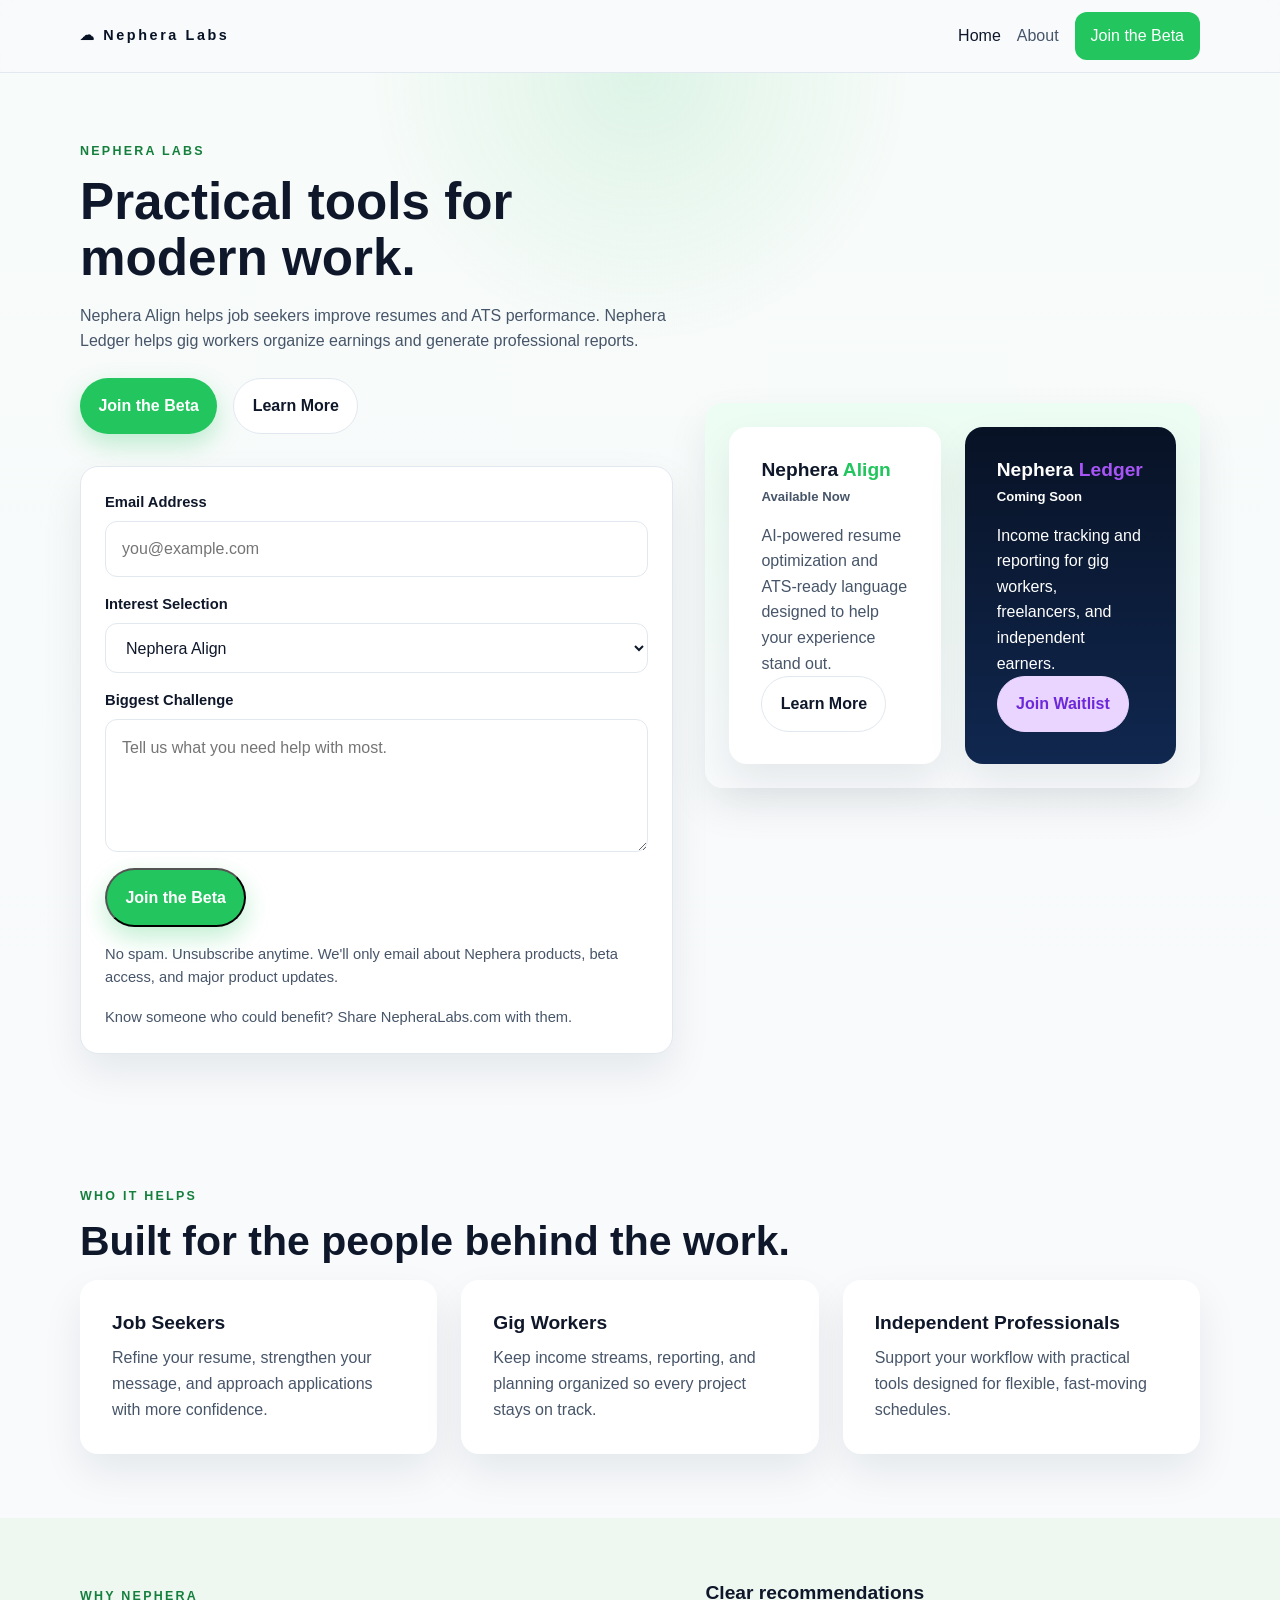
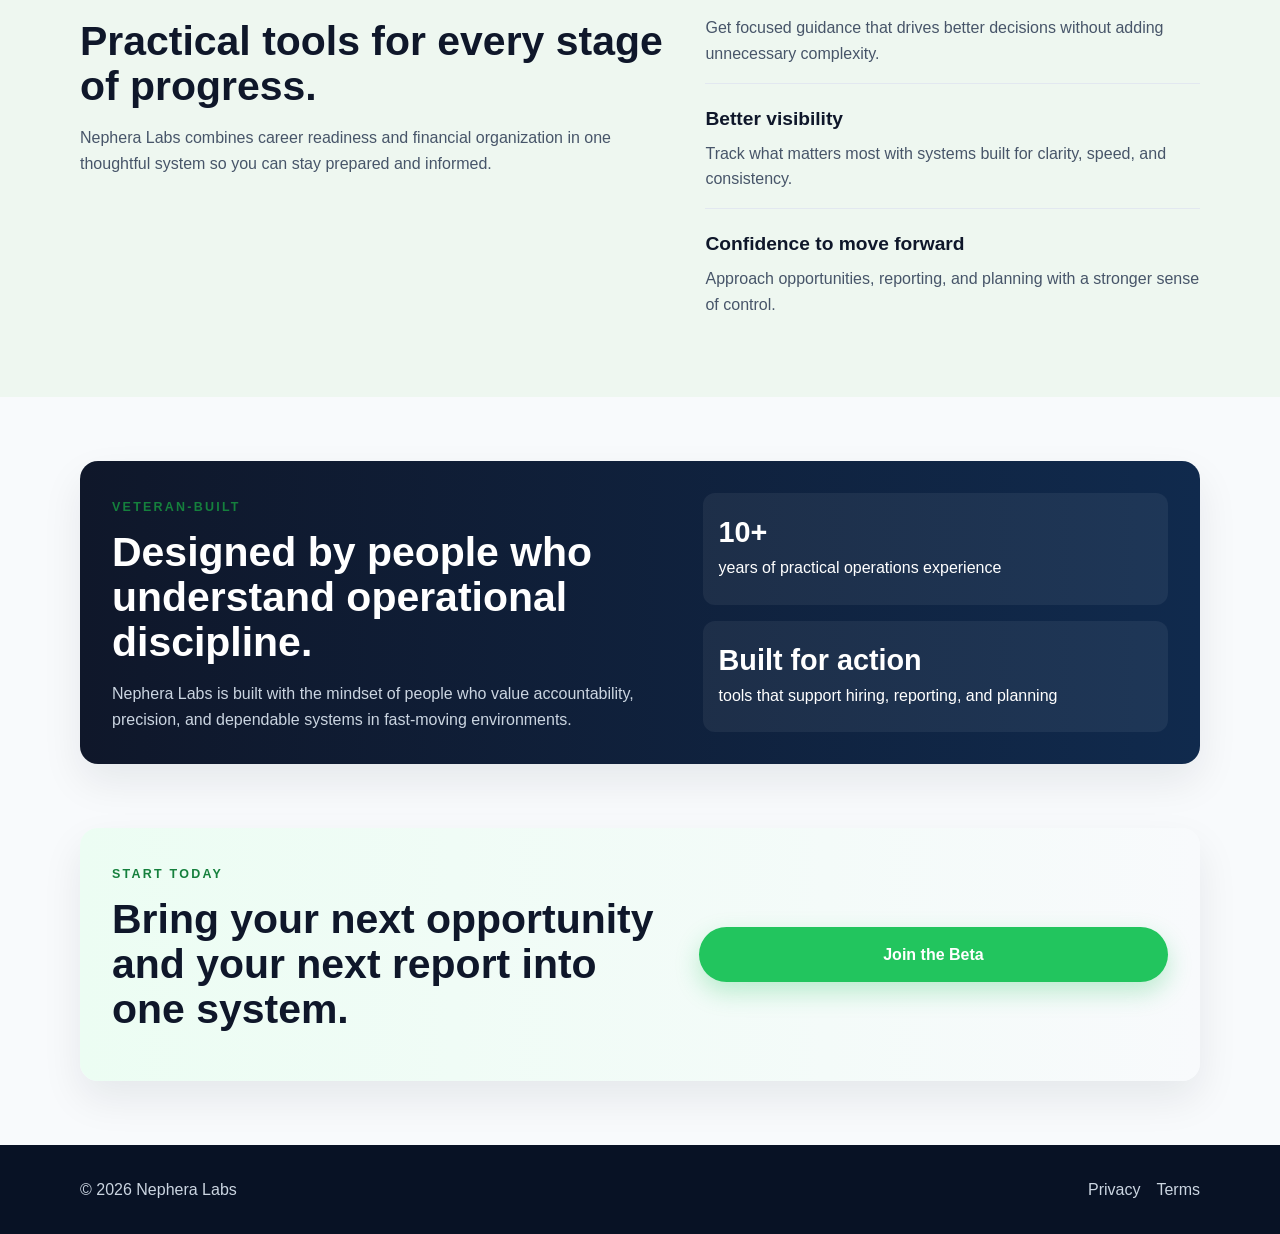
==== index.html @ cf1baf63 "2nd pass update of beta waitlist homepage" ====
<!DOCTYPE html>
<html lang="en">
<head>
  <meta charset="UTF-8">
  <meta name="viewport" content="width=device-width, initial-scale=1.0">
  <title>Nephera Labs</title>
  <meta name="description" content="Nephera Labs helps professionals align their next opportunity and organize their earnings with confidence.">
  <link rel="stylesheet" href="css/style.css">
</head>
<body>
  <header class="site-header">
    <div class="container nav-wrap">
      <a class="logo" href="index.html">
        <span class="logo-mark">☁</span>
        <span class="logo-wordmark">Nephera Labs</span>
      </a>
      <button class="mobile-menu-btn" type="button" aria-label="Toggle navigation">
        <span></span>
        <span></span>
        <span></span>
      </button>
      <nav class="nav-links">
        <a href="index.html" class="active">Home</a>
        <a href="about.html">About</a>
        <a class="nav-cta js-scroll-to-form" href="#waitlist">Join the Beta</a>
      </nav>
    </div>
  </header>

  <main>
    <section class="hero-section">
      <div class="container hero-grid">
        <div>
          <span class="eyebrow">Nephera Labs</span>
          <h1>Practical tools for modern work.</h1>
          <p class="hero-text">Nephera Align helps job seekers improve resumes and ATS performance. Nephera Ledger helps gig workers organize earnings and generate professional reports.</p>
          <div class="hero-actions">
            <a class="button button-primary js-scroll-to-form" href="#waitlist">Join the Beta</a>
            <a class="button button-secondary" href="#products">Learn More</a>
          </div>
          <form class="waitlist-form" id="waitlist">
            <div class="form-row">
              <label for="email">Email Address</label>
              <input type="email" id="email" name="email" placeholder="you@example.com" required>
            </div>
            <div class="form-row">
              <label for="interest">Interest Selection</label>
              <select id="interest" name="interest">
                <option>Nephera Align</option>
                <option>Nephera Ledger</option>
                <option>Both</option>
              </select>
            </div>
            <div class="form-row">
              <label for="challenge">Biggest Challenge</label>
              <textarea id="challenge" name="challenge" rows="4" placeholder="Tell us what you need help with most."></textarea>
            </div>
            <button class="button button-primary js-scroll-to-form" type="button">Join the Beta</button>
            <p class="waitlist-note">No spam. Unsubscribe anytime. We'll only email about Nephera products, beta access, and major product updates.</p>
            <p class="waitlist-note">Know someone who could benefit? Share NepheraLabs.com with them.</p>
          </form>
        </div>
        <div class="hero-visual" id="products">
          <div class="card-grid">
            <article class="product-card">
              <h3 class="product-title align-title"><span class="product-brand">Nephera</span> <span class="product-highlight align-highlight">Align</span></h3>
              <p class="product-status align-status">Available Now</p>
              <p>AI-powered resume optimization and ATS-ready language designed to help your experience stand out.</p>
              <a class="button button-secondary js-scroll-to-form" href="#waitlist">Learn More</a>
            </article>
            <article class="product-card featured-card ledger-card">
              <h3 class="product-title ledger-title"><span class="product-brand product-brand-light">Nephera</span> <span class="product-highlight ledger-highlight">Ledger</span></h3>
              <p class="product-status ledger-status">Coming Soon</p>
              <p>Income tracking and reporting for gig workers, freelancers, and independent earners.</p>
              <a class="button ledger-button js-scroll-to-form" href="#waitlist">Join Waitlist</a>
            </article>
          </div>
        </div>
      </div>
    </section>

    <section class="section">
      <div class="container">
        <div class="section-heading">
          <span class="eyebrow">Who it helps</span>
          <h2>Built for the people behind the work.</h2>
        </div>
        <div class="card-grid three-col">
          <article class="feature-card">
            <h3>Job Seekers</h3>
            <p>Refine your resume, strengthen your message, and approach applications with more confidence.</p>
          </article>
          <article class="feature-card">
            <h3>Gig Workers</h3>
            <p>Keep income streams, reporting, and planning organized so every project stays on track.</p>
          </article>
          <article class="feature-card">
            <h3>Independent Professionals</h3>
            <p>Support your workflow with practical tools designed for flexible, fast-moving schedules.</p>
          </article>
        </div>
      </div>
    </section>

    <section class="section section-alt">
      <div class="container why-grid">
        <div>
          <span class="eyebrow">Why Nephera</span>
          <h2>Practical tools for every stage of progress.</h2>
          <p>Nephera Labs combines career readiness and financial organization in one thoughtful system so you can stay prepared and informed.</p>
        </div>
        <div class="feature-list">
          <div>
            <h3>Clear recommendations</h3>
            <p>Get focused guidance that drives better decisions without adding unnecessary complexity.</p>
          </div>
          <div>
            <h3>Better visibility</h3>
            <p>Track what matters most with systems built for clarity, speed, and consistency.</p>
          </div>
          <div>
            <h3>Confidence to move forward</h3>
            <p>Approach opportunities, reporting, and planning with a stronger sense of control.</p>
          </div>
        </div>
      </div>
    </section>

    <section class="section">
      <div class="container trust-panel">
        <div>
          <span class="eyebrow">Veteran-built</span>
          <h2>Designed by people who understand operational discipline.</h2>
          <p>Nephera Labs is built with the mindset of people who value accountability, precision, and dependable systems in fast-moving environments.</p>
        </div>
        <div class="trust-points">
          <div>
            <strong>10+</strong>
            <span>years of practical operations experience</span>
          </div>
          <div>
            <strong>Built for action</strong>
            <span>tools that support hiring, reporting, and planning</span>
          </div>
        </div>
      </div>
    </section>

    <section class="section cta-section" id="cta">
      <div class="container cta-card">
        <div>
          <span class="eyebrow">Start today</span>
          <h2>Bring your next opportunity and your next report into one system.</h2>
        </div>
        <a class="button button-primary js-scroll-to-form" href="#waitlist">Join the Beta</a>
      </div>
    </section>
  </main>

  <footer class="site-footer">
    <div class="container footer-wrap">
      <p>© <span data-year></span> Nephera Labs</p>
      <div>
        <a href="privacy.html">Privacy</a>
        <a href="terms.html">Terms</a>
      </div>
    </div>
  </footer>

  <script src="js/main.js"></script>
</body>
</html>
---- css/style.css ----
:root {
  --bg: #F8FAFC;
  --surface: #FFFFFF;
  --surface-muted: #F1F5F9;
  --surface-dark: #081225;
  --primary: #22C55E;
  --primary-dark: #15803D;
  --text: #0F172A;
  --muted: #475569;
  --border: #E2E8F0;
  --shadow: 0 18px 40px rgba(15, 23, 42, 0.08);
  --radius: 18px;
  --radius-sm: 12px;
  --container: 1120px;
  --space-1: 0.5rem;
  --space-2: 0.75rem;
  --space-3: 1rem;
  --space-4: 1.5rem;
  --space-5: 2rem;
  --space-6: 3rem;
  --space-7: 4rem;
  --font-base: "Inter", "Segoe UI", Arial, sans-serif;
  --max-width: 1120px;
  --ledger-purple: #A855F7;
  --ledger-purple-light: #E9D5FF;
  --ledger-purple-dark: #6D28D9;
}

* {
  box-sizing: border-box;
  margin: 0;
  padding: 0;
}

html {
  scroll-behavior: smooth;
}

body {
  font-family: var(--font-base);
  background: var(--bg);
  color: var(--text);
  line-height: 1.6;
  display: flex;
  flex-direction: column;
  min-height: 100vh;
}

main {
  flex: 1;
}

a {
  color: inherit;
  text-decoration: none;
}

img {
  max-width: 100%;
  display: block;
}

button {
  font: inherit;
}

.container {
  width: min(100% - 2rem, var(--max-width));
  margin: 0 auto;
}

.section {
  padding: var(--space-7) 0;
}

.section-alt {
  background: #EEF7F0;
}

.site-header {
  position: sticky;
  top: 0;
  z-index: 1000;
  background: rgba(248, 250, 252, 0.88);
  backdrop-filter: blur(12px);
  border-bottom: 1px solid var(--border);
}

.nav-wrap {
  display: flex;
  align-items: center;
  justify-content: space-between;
  min-height: 72px;
  gap: var(--space-3);
}

.logo {
  font-size: 0.9rem;
  font-weight: 800;
  letter-spacing: 0.18em;
  color: var(--surface-dark);
}

.nav-links {
  display: none;
  align-items: center;
  gap: var(--space-3);
}

.nav-links a {
  color: var(--muted);
  font-weight: 500;
}

.nav-links a.active,
.nav-links a:hover {
  color: var(--text);
}

.nav-cta {
  display: inline-flex;
  align-items: center;
  justify-content: center;
  background: var(--primary);
  color: #fff !important;
  padding: 0.7rem 1rem;
  border-radius: var(--radius-sm);
  font-weight: 700;
}

.mobile-menu-btn {
  display: inline-flex;
  flex-direction: column;
  gap: 0.3rem;
  background: transparent;
  border: 0;
  cursor: pointer;
}

.mobile-menu-btn span {
  display: block;
  width: 22px;
  height: 2px;
  background: var(--text);
  border-radius: 999px;
}

.hero-section {
  padding: var(--space-7) 0;
  background:
    radial-gradient(circle at top, rgba(34, 197, 94, 0.12), transparent 22%),
    linear-gradient(180deg, #f7fbf9 0%, var(--bg) 100%);
}

.hero-grid,
.page-hero-grid,
.about-layout,
.why-grid,
.trust-panel {
  display: grid;
  gap: var(--space-5);
}

.hero-grid {
  align-items: center;
}

.eyebrow {
  display: inline-block;
  font-size: 0.78rem;
  letter-spacing: 0.18em;
  text-transform: uppercase;
  font-weight: 700;
  color: var(--primary-dark);
  margin-bottom: var(--space-2);
}

h1,
h2,
h3 {
  line-height: 1.1;
}

h1 {
  font-size: clamp(2.5rem, 4vw, 4rem);
  margin-bottom: var(--space-3);
}

h2 {
  font-size: clamp(2rem, 3.2vw, 3rem);
  margin-bottom: var(--space-3);
}

h3 {
  font-size: 1.2rem;
  margin-bottom: var(--space-2);
}

.hero-text,
.section-heading p,
.section p,
.policy-wrap p,
.page-hero p,
.about-card p,
.feature-card p,
.product-card p,
.trust-panel p,
.cta-card p {
  color: var(--muted);
}

.hero-actions {
  display: flex;
  flex-wrap: wrap;
  gap: var(--space-3);
  margin: var(--space-4) 0;
}

.button {
  display: inline-flex;
  align-items: center;
  justify-content: center;
  border-radius: 999px;
  padding: 0.9rem 1.15rem;
  font-weight: 700;
  transition: transform 0.2s ease, box-shadow 0.2s ease;
}

.button:hover {
  transform: translateY(-1px);
}

.button-primary {
  background: var(--primary);
  color: #fff;
  box-shadow: 0 10px 24px rgba(34, 197, 94, 0.28);
}

.button-secondary {
  background: var(--surface);
  color: var(--text);
  border: 1px solid var(--border);
}

.product-title {
  margin-bottom: 0.35rem;
}

.product-brand {
  color: var(--text);
}

.product-brand-light {
  color: #fff;
}

.product-highlight {
  font-weight: inherit;
}

.align-highlight {
  color: var(--primary);
}

.ledger-highlight {
  color: var(--ledger-purple);
}

.product-status {
  display: block;
  font-size: 0.82rem;
  font-weight: 700;
  margin-bottom: var(--space-3);
}

.align-status {
  color: var(--primary);
}

.ledger-status {
  color: var(--ledger-purple-light);
}

.ledger-button {
  background: var(--ledger-purple-light);
  color: var(--ledger-purple-dark);
  border: 1px solid var(--ledger-purple-light);
}

.waitlist-form {
  margin-top: var(--space-5);
  padding: var(--space-4);
  background: var(--surface);
  border: 1px solid var(--border);
  border-radius: var(--radius);
  box-shadow: var(--shadow);
}

.form-row {
  display: grid;
  gap: 0.4rem;
  margin-bottom: var(--space-3);
}

.form-row label {
  font-size: 0.92rem;
  font-weight: 600;
}

.form-row input,
.form-row select,
.form-row textarea {
  width: 100%;
  padding: 0.9rem 1rem;
  border: 1px solid var(--border);
  border-radius: var(--radius-sm);
  font: inherit;
  color: var(--text);
  background: var(--surface);
}

.form-row textarea {
  resize: vertical;
}

.waitlist-note {
  margin-top: var(--space-3);
  font-size: 0.92rem;
  color: var(--muted);
}

.hero-metrics {
  display: grid;
  gap: var(--space-3);
  list-style: none;
  margin-top: var(--space-4);
}

.hero-metrics li {
  display: flex;
  align-items: baseline;
  gap: 0.5rem;
}

.hero-metrics strong {
  font-size: 1.2rem;
}

.hero-metrics span {
  color: var(--muted);
}

.hero-visual {
  background: linear-gradient(180deg, #ecfdf3 0%, #f8fafc 100%);
  border-radius: var(--radius);
  padding: var(--space-4);
  box-shadow: var(--shadow);
}

.card-grid {
  display: grid;
  gap: var(--space-4);
}

.product-card,
.feature-card,
.about-card,
.page-panel,
.cta-card,
.trust-panel {
  background: var(--surface);
  border-radius: var(--radius);
  box-shadow: var(--shadow);
}

.product-card,
.feature-card,
.about-card,
.page-panel {
  padding: var(--space-5);
}

.featured-card {
  background: linear-gradient(180deg, var(--surface-dark), #10274f);
  color: #fff;
}

.featured-card p,
.featured-card .button-secondary {
  color: #fff;
}

.tag {
  display: inline-block;
  background: rgba(34, 197, 94, 0.12);
  color: var(--primary-dark);
  border-radius: 999px;
  padding: 0.35rem 0.7rem;
  font-size: 0.82rem;
  font-weight: 700;
  margin-bottom: var(--space-3);
}

.pill-badge {
  display: inline-flex;
  align-items: center;
  justify-content: center;
  width: fit-content;
  white-space: nowrap;
  background: rgba(34, 197, 94, 0.12);
  color: var(--primary-dark);
  border-radius: 999px;
  padding: 0.22rem 0.6rem;
  font-size: 0.72rem;
  font-weight: 700;
  line-height: 1.2;
  margin-bottom: var(--space-3);
}

.pill-badge-dark {
  background: rgba(255, 255, 255, 0.12);
  color: #fff;
}

.feature-list {
  display: grid;
  gap: var(--space-4);
}

.feature-list div {
  padding-bottom: var(--space-3);
  border-bottom: 1px solid var(--border);
}

.feature-list div:last-child {
  border-bottom: 0;
}

.trust-panel {
  padding: var(--space-5);
  background: linear-gradient(90deg, #0f172a, #102a4d);
  color: #fff;
}

.trust-panel p {
  color: #cbd5e1;
}

.trust-points {
  display: grid;
  gap: var(--space-3);
}

.trust-points div {
  padding: var(--space-3);
  background: rgba(255, 255, 255, 0.06);
  border-radius: var(--radius-sm);
}

.trust-points strong {
  display: block;
  font-size: 1.8rem;
}

.cta-section {
  padding-top: 0;
}

.cta-card {
  padding: var(--space-5);
  background: linear-gradient(90deg, #ecfdf3, #f8fafc);
  display: grid;
  gap: var(--space-4);
  align-items: center;
}

.small-cta {
  background: var(--surface);
}

.site-footer {
  background: var(--surface-dark);
  color: #cbd5e1;
  padding: var(--space-5) 0;
}

.footer-wrap {
  display: flex;
  flex-direction: column;
  gap: var(--space-3);
}

.footer-wrap div {
  display: flex;
  gap: var(--space-3);
}

.site-footer a {
  color: #cbd5e1;
}

.policy-wrap {
  max-width: 860px;
}

.policy-wrap h1,
.policy-wrap h2 {
  margin-top: var(--space-4);
}

@media (min-width: 768px) {
  .nav-links {
    display: flex;
  }

  .mobile-menu-btn {
    display: none;
  }

  .hero-grid,
  .page-hero-grid,
  .about-layout,
  .why-grid,
  .trust-panel,
  .cta-card {
    grid-template-columns: 1.2fr 1fr;
  }

  .card-grid {
    grid-template-columns: repeat(2, 1fr);
  }

  .three-col {
    grid-template-columns: repeat(3, 1fr);
  }

  .footer-wrap {
    flex-direction: row;
    justify-content: space-between;
    align-items: center;
  }
}

@media (max-width: 767px) {
  .nav-links {
    position: absolute;
    top: 72px;
    left: 1rem;
    right: 1rem;
    display: none;
    flex-direction: column;
    align-items: flex-start;
    background: var(--surface);
    border: 1px solid var(--border);
    border-radius: var(--radius-sm);
    padding: var(--space-3);
    box-shadow: var(--shadow);
  }

  .nav-links.open {
    display: flex;
  }

  .nav-links a {
    width: 100%;
  }
}
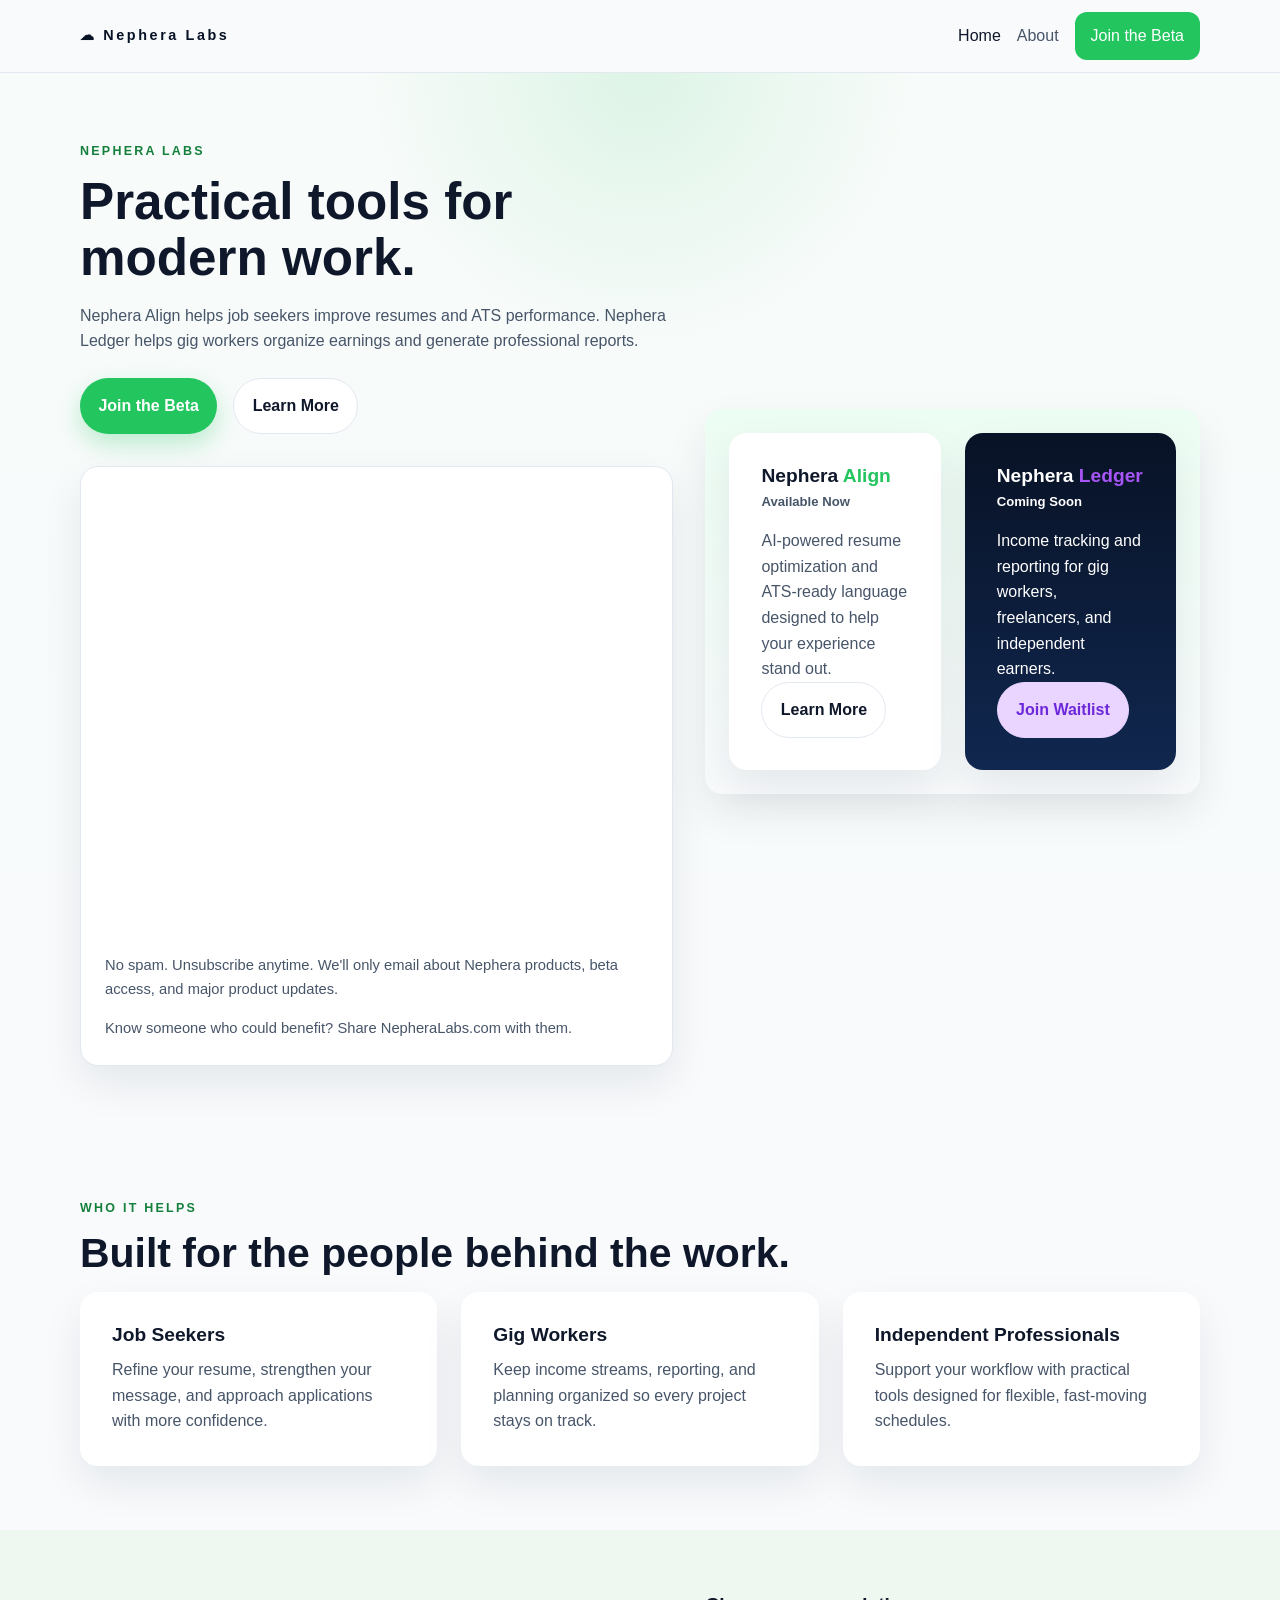
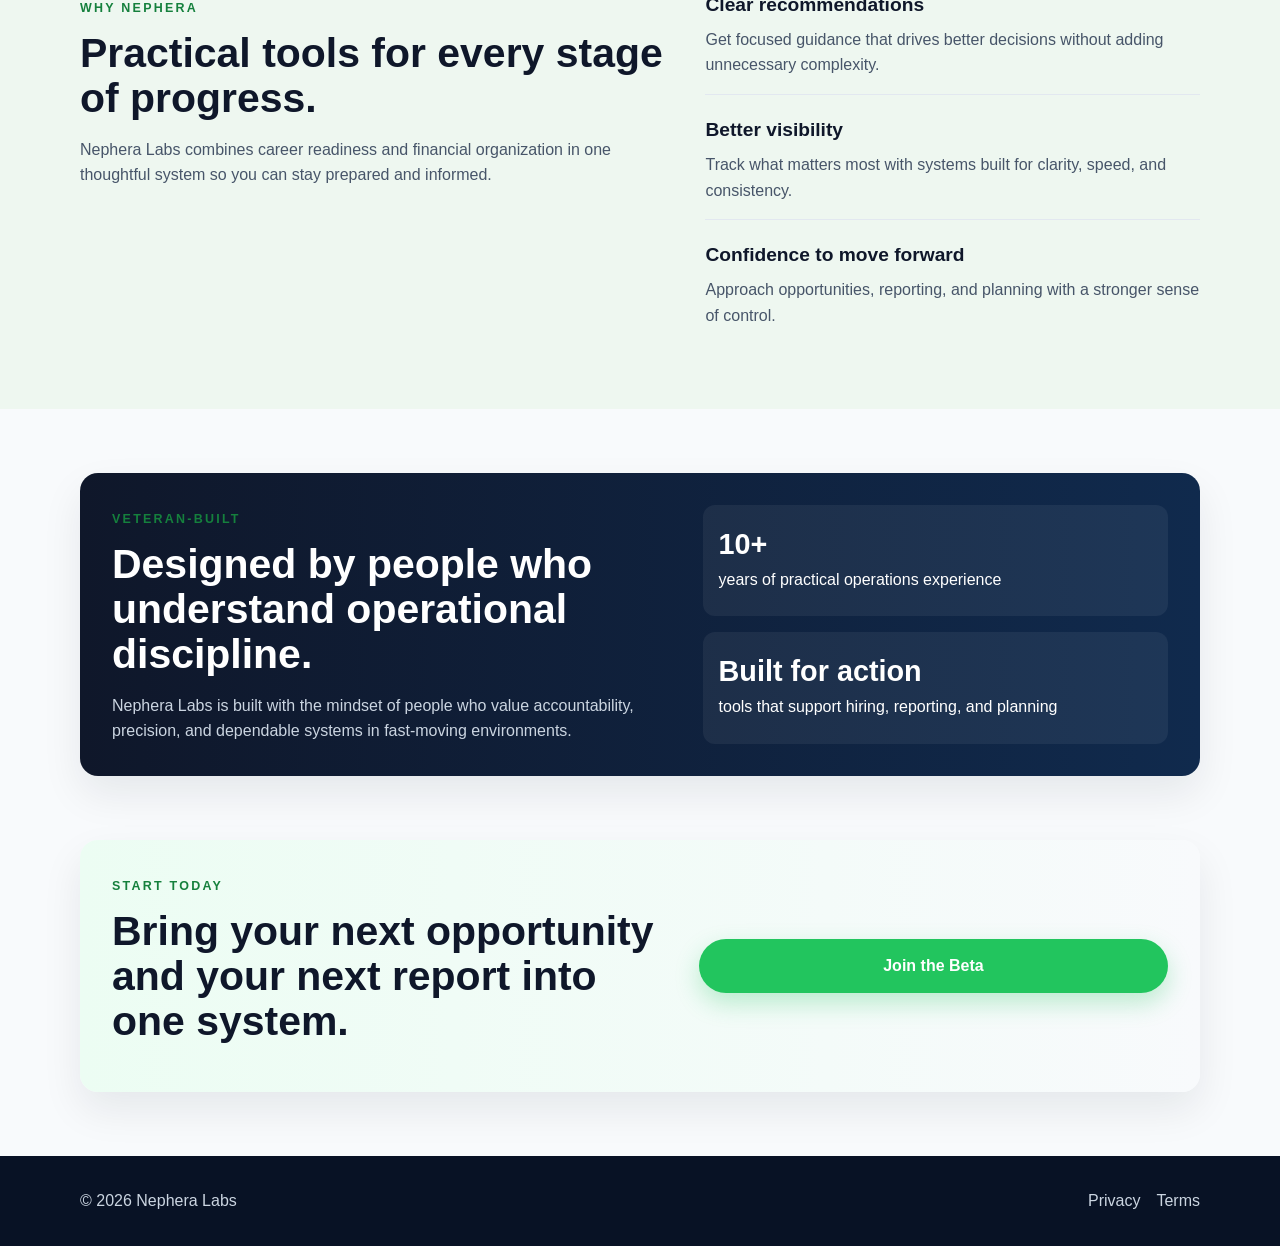
==== commit 89d45664: "integrated tally form" ====
--- a/index.html
+++ b/index.html
@@ -38,27 +38,45 @@
             <a class="button button-primary js-scroll-to-form" href="#waitlist">Join the Beta</a>
             <a class="button button-secondary" href="#products">Learn More</a>
           </div>
-          <form class="waitlist-form" id="waitlist">
-            <div class="form-row">
-              <label for="email">Email Address</label>
-              <input type="email" id="email" name="email" placeholder="you@example.com" required>
+          <div class="waitlist-form" id="waitlist">
+            <div class="tally-embed-wrap">
+              <iframe
+                class="tally-embed"
+                data-tally-src="https://tally.so/embed/WOQDBv?alignLeft=1&hideTitle=1&transparentBackground=1&dynamicHeight=1"
+                loading="lazy"
+                width="100%"
+                height="447"
+                frameborder="0"
+                marginheight="0"
+                marginwidth="0"
+                title=" ">
+              </iframe>
             </div>
-            <div class="form-row">
-              <label for="interest">Interest Selection</label>
-              <select id="interest" name="interest">
-                <option>Nephera Align</option>
-                <option>Nephera Ledger</option>
-                <option>Both</option>
-              </select>
-            </div>
-            <div class="form-row">
-              <label for="challenge">Biggest Challenge</label>
-              <textarea id="challenge" name="challenge" rows="4" placeholder="Tell us what you need help with most."></textarea>
-            </div>
-            <button class="button button-primary js-scroll-to-form" type="button">Join the Beta</button>
+            <script>
+              var d=document,w="https://tally.so/widgets/embed.js",
+              v=function(){
+              if("undefined"!=typeof Tally){
+              Tally.loadEmbeds()
+              }else{
+              d.querySelectorAll("iframe[data-tally-src]:not([src])")
+              .forEach(function(e){
+              e.src=e.dataset.tallySrc
+              })
+              }
+              };
+              if("undefined"!=typeof Tally){
+              v()
+              }else if(d.querySelector('script[src="'+w+'"]')==null){
+              var s=d.createElement("script");
+              s.src=w;
+              s.onload=v;
+              s.onerror=v;
+              d.body.appendChild(s);
+              }
+            </script>
             <p class="waitlist-note">No spam. Unsubscribe anytime. We'll only email about Nephera products, beta access, and major product updates.</p>
             <p class="waitlist-note">Know someone who could benefit? Share NepheraLabs.com with them.</p>
-          </form>
+          </div>
         </div>
         <div class="hero-visual" id="products">
           <div class="card-grid">
--- a/css/style.css
+++ b/css/style.css
@@ -296,31 +296,15 @@
   box-shadow: var(--shadow);
 }
 
-.form-row {
-  display: grid;
-  gap: 0.4rem;
-  margin-bottom: var(--space-3);
-}
-
-.form-row label {
-  font-size: 0.92rem;
-  font-weight: 600;
-}
-
-.form-row input,
-.form-row select,
-.form-row textarea {
+.tally-embed-wrap {
   width: 100%;
-  padding: 0.9rem 1rem;
-  border: 1px solid var(--border);
-  border-radius: var(--radius-sm);
-  font: inherit;
-  color: var(--text);
-  background: var(--surface);
-}
-
-.form-row textarea {
-  resize: vertical;
+}
+
+.tally-embed {
+  display: block;
+  width: 100%;
+  min-height: 447px;
+  border: 0;
 }
 
 .waitlist-note {
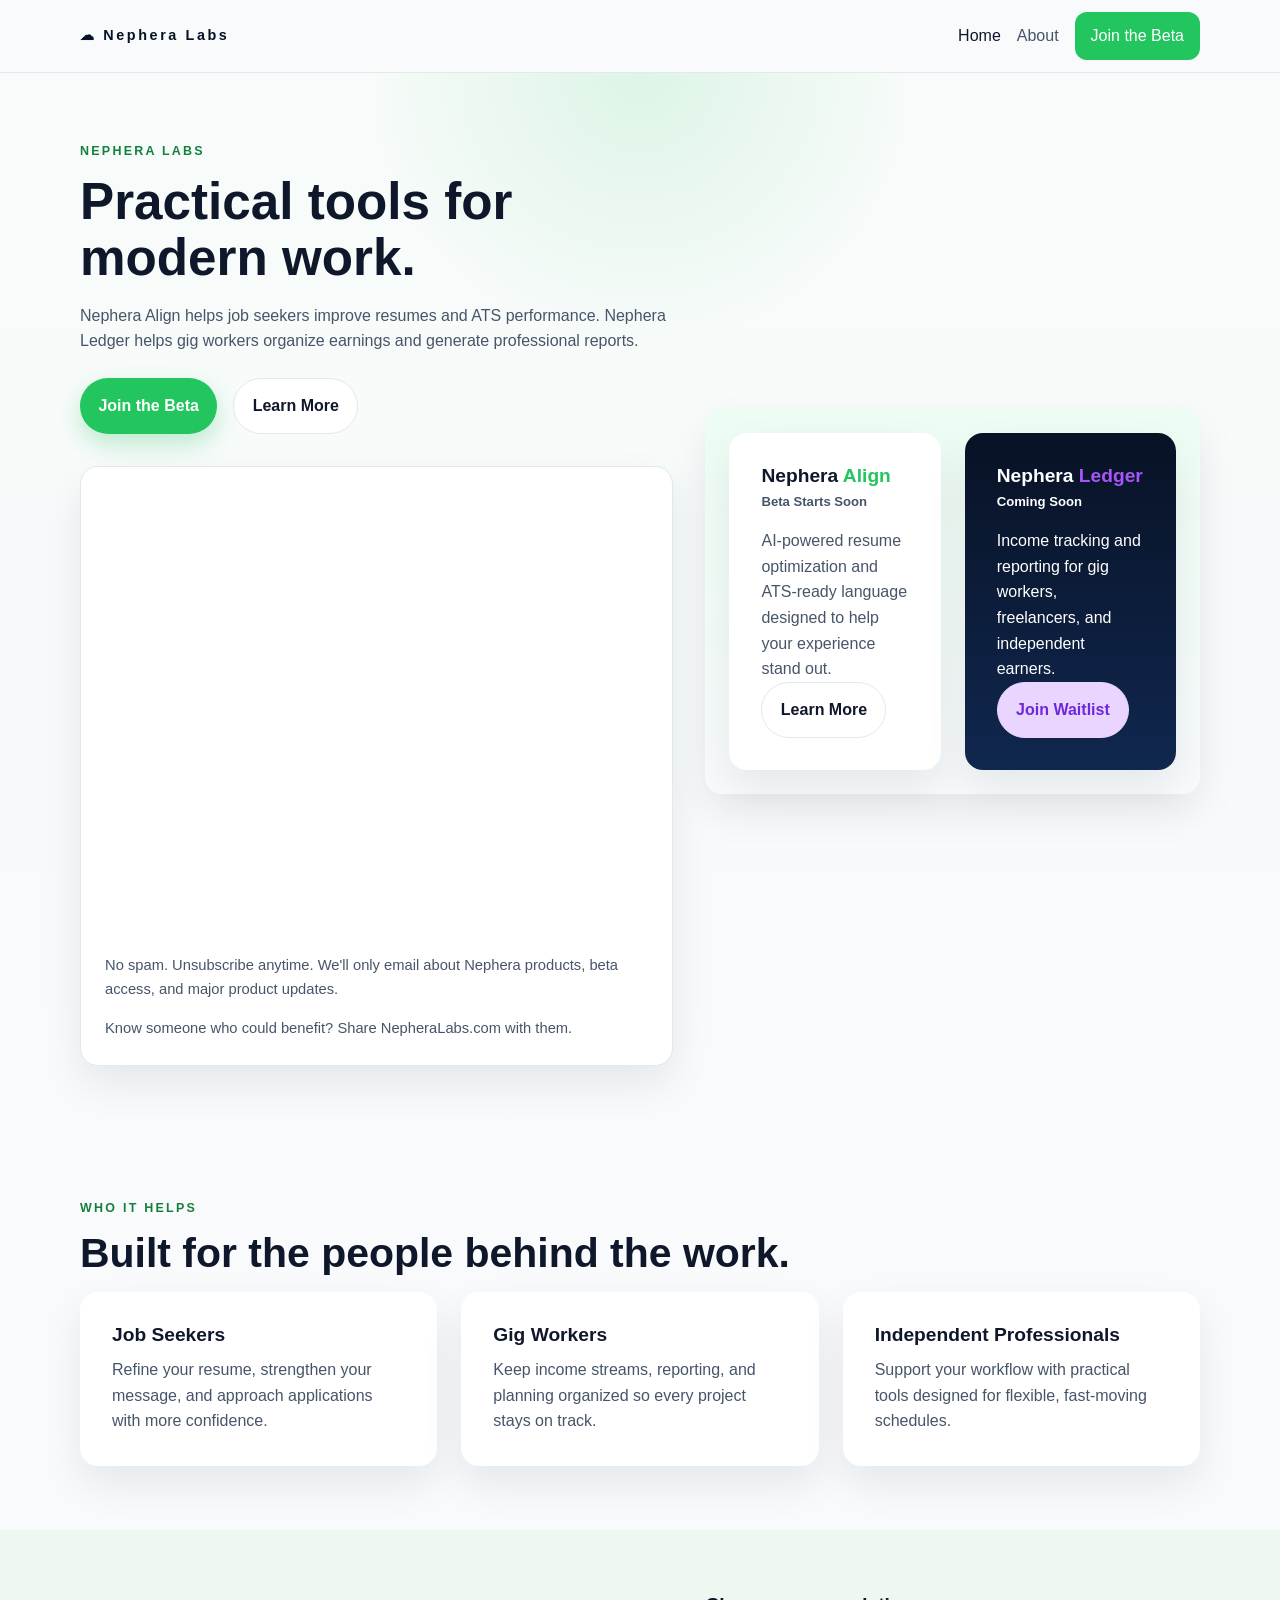
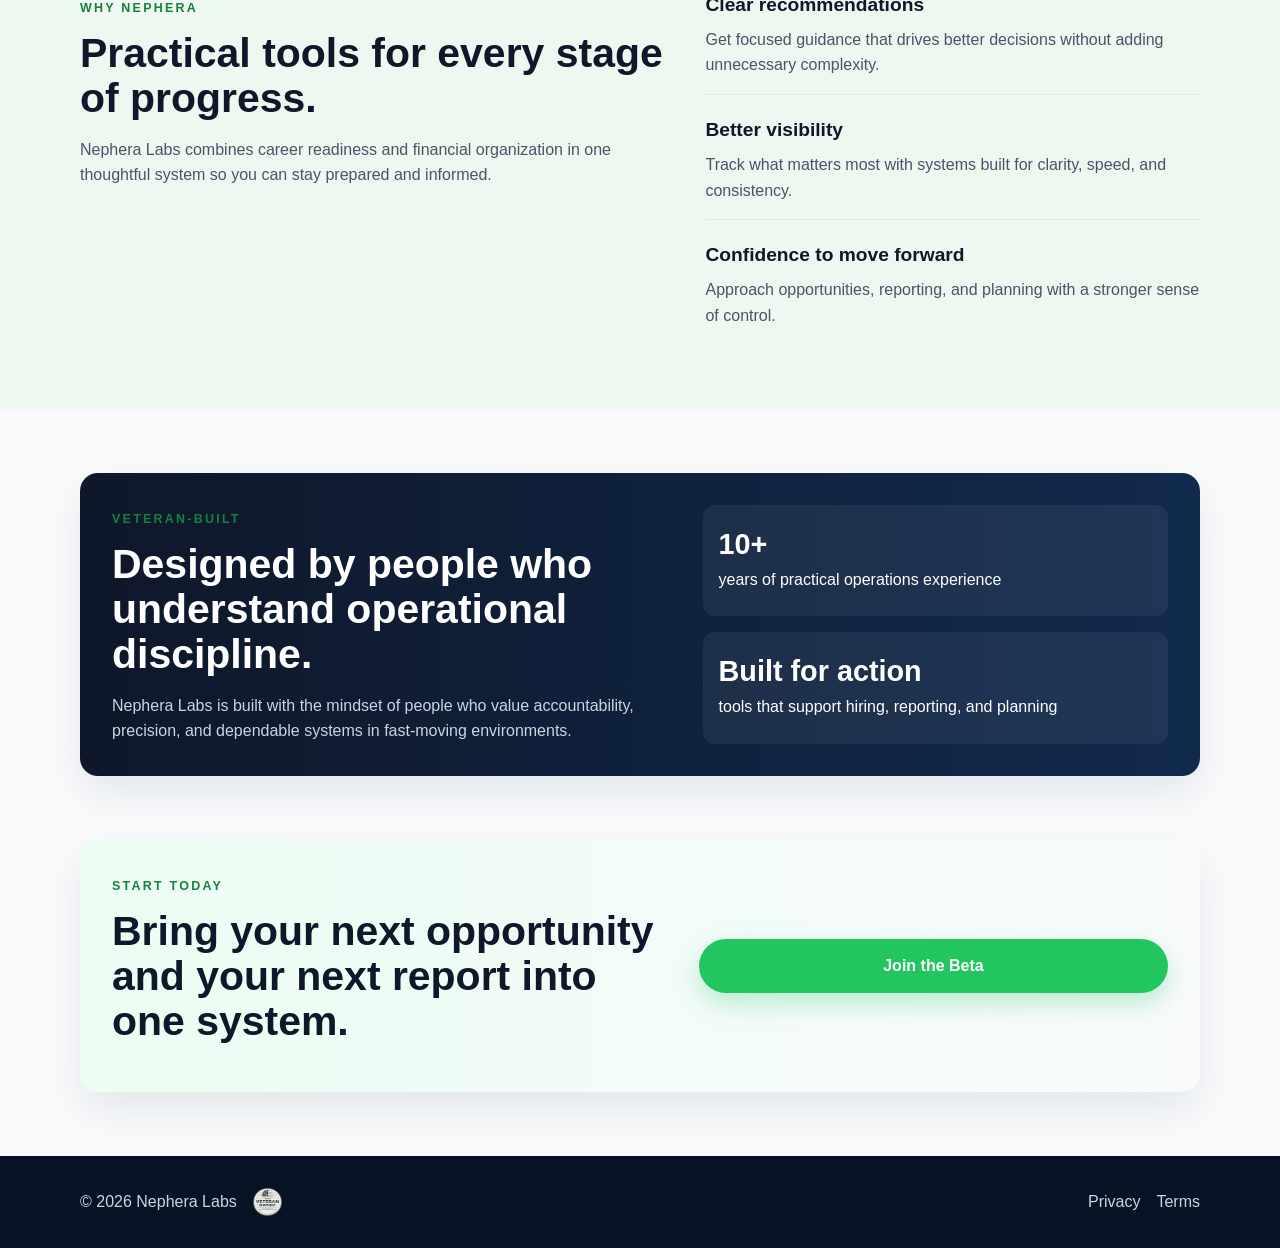
==== commit 16410b56: "add footer vob badge to all pages, update align status to beta, and fix product highlight font weigh" ====
--- a/index.html
+++ b/index.html
@@ -82,7 +82,7 @@
           <div class="card-grid">
             <article class="product-card">
               <h3 class="product-title align-title"><span class="product-brand">Nephera</span> <span class="product-highlight align-highlight">Align</span></h3>
-              <p class="product-status align-status">Available Now</p>
+              <p class="product-status align-status">Beta Starts Soon</p>
               <p>AI-powered resume optimization and ATS-ready language designed to help your experience stand out.</p>
               <a class="button button-secondary js-scroll-to-form" href="#waitlist">Learn More</a>
             </article>
@@ -177,7 +177,10 @@
 
   <footer class="site-footer">
     <div class="container footer-wrap">
-      <p>© <span data-year></span> Nephera Labs</p>
+      <div class="footer-brand">
+        <p>© <span data-year></span> Nephera Labs</p>
+        <img class="footer-badge" src="assets/images/VOB_Badge.png" alt="Veteran-Owned Business" loading="lazy">
+      </div>
       <div>
         <a href="privacy.html">Privacy</a>
         <a href="terms.html">Terms</a>
--- a/css/style.css
+++ b/css/style.css
@@ -472,11 +472,26 @@
   display: flex;
   flex-direction: column;
   gap: var(--space-3);
+  flex-wrap: wrap;
 }
 
 .footer-wrap div {
   display: flex;
   gap: var(--space-3);
+}
+
+.footer-brand {
+  display: flex;
+  align-items: center;
+  gap: 0.6rem;
+  flex-wrap: wrap;
+}
+
+.footer-badge {
+  display: block;
+  height: 28px;
+  width: auto;
+  max-width: 100%;
 }
 
 .site-footer a {
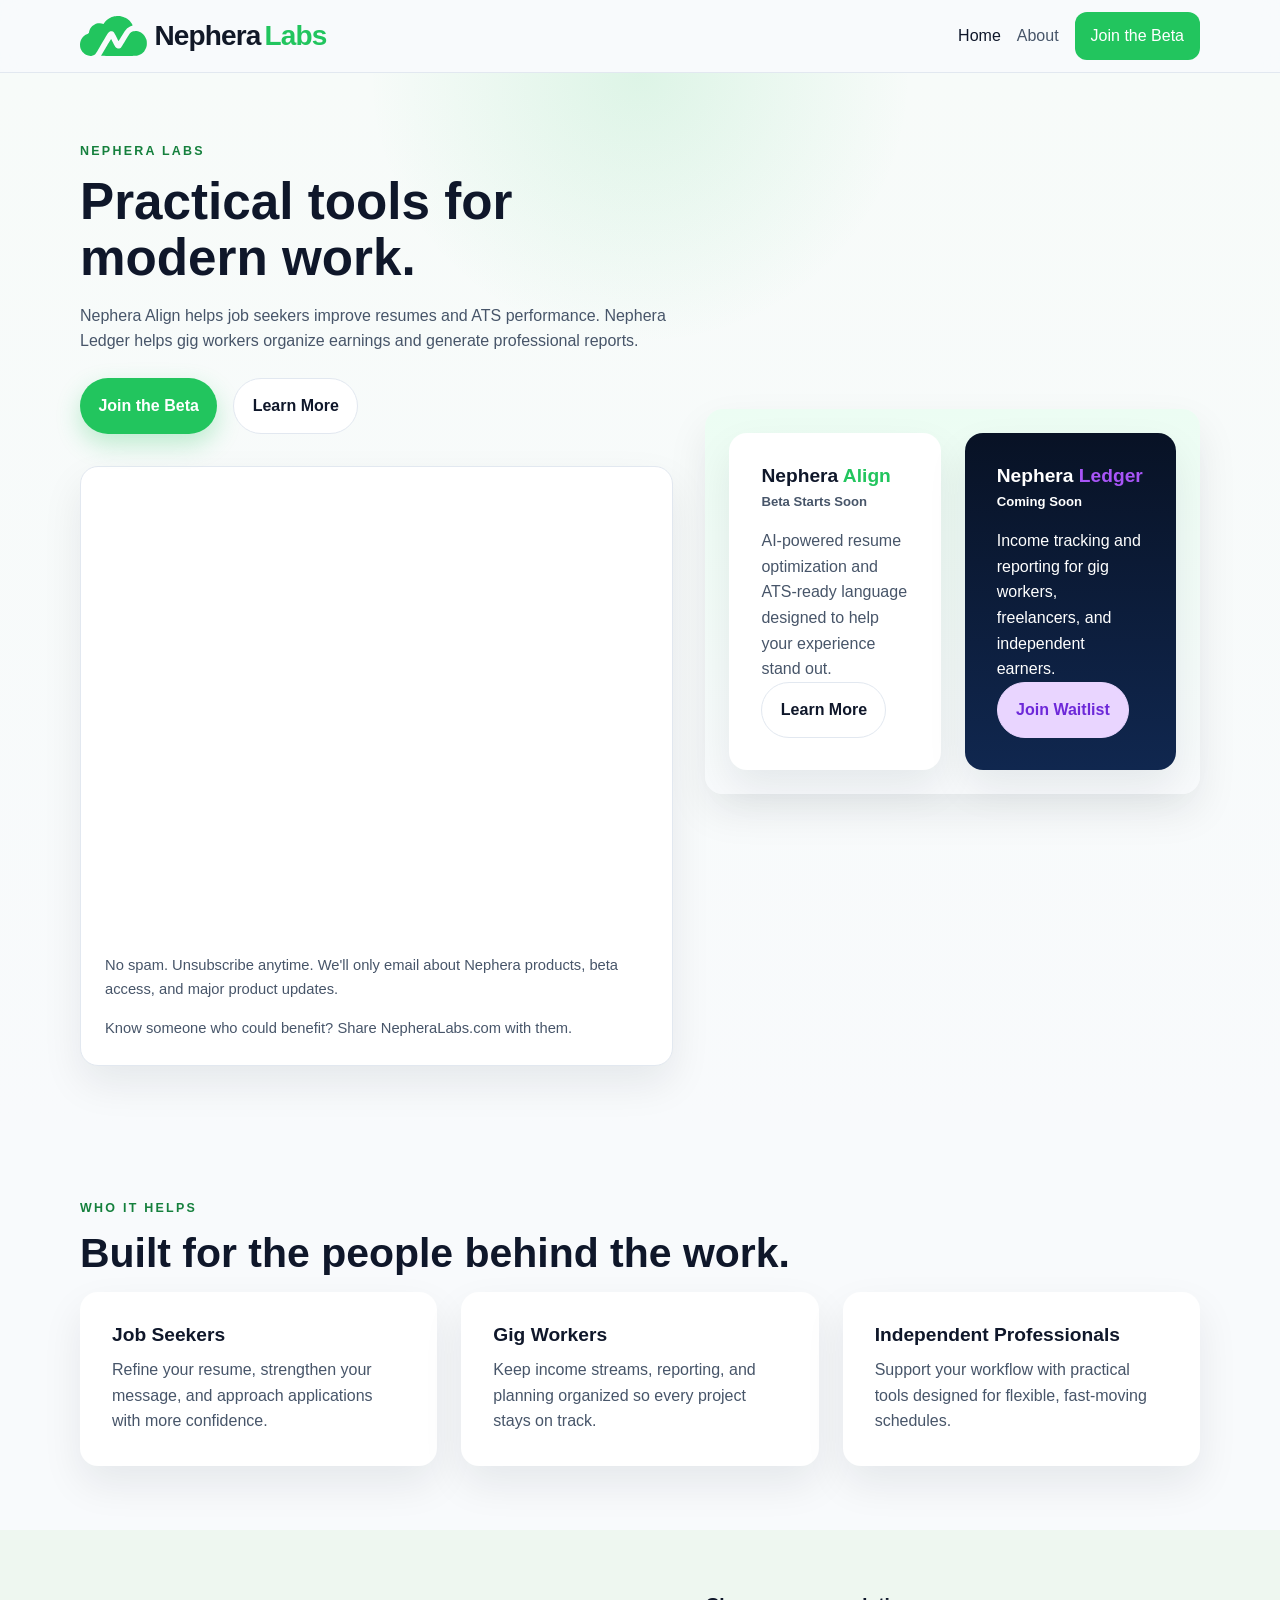
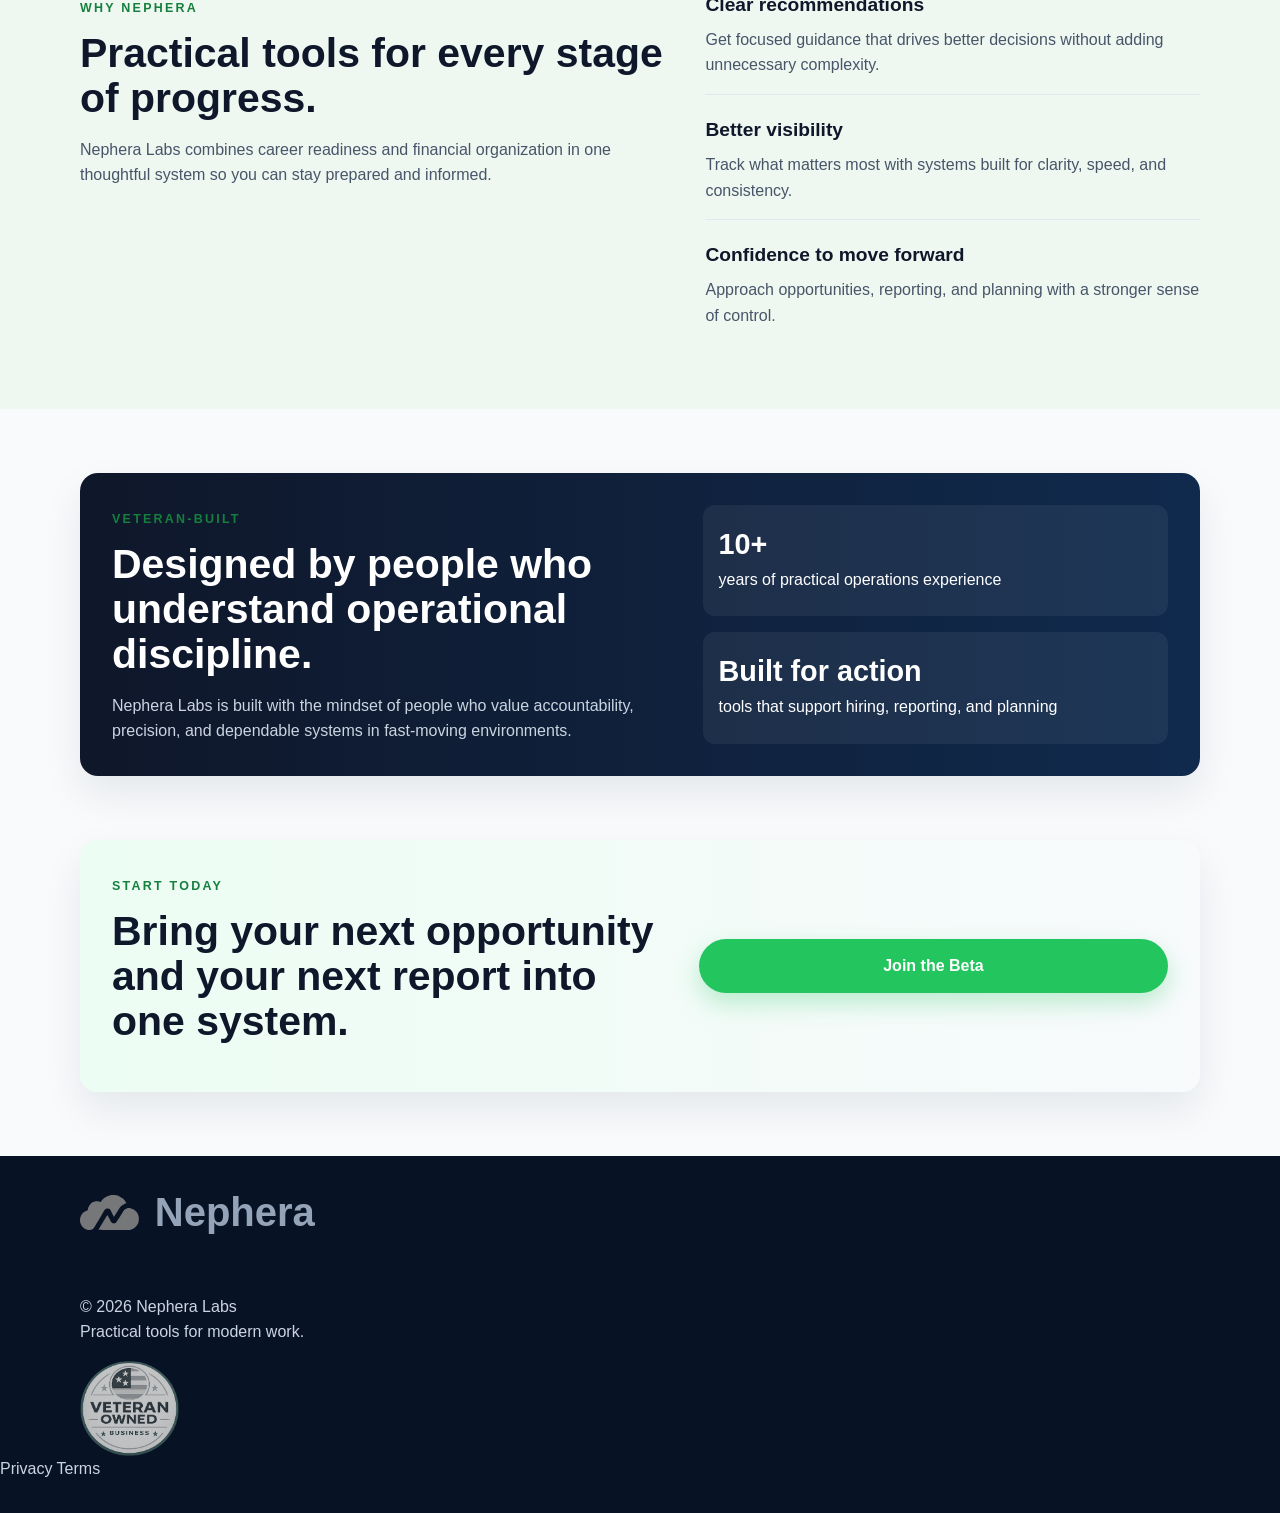
==== commit ab5029c9: "footer styling" ====
--- a/index.html
+++ b/index.html
@@ -11,8 +11,8 @@
   <header class="site-header">
     <div class="container nav-wrap">
       <a class="logo" href="index.html">
-        <span class="logo-mark">☁</span>
-        <span class="logo-wordmark">Nephera Labs</span>
+        <img class="logo-image" src="assets/logos/nephera_logo_green.svg" alt="Nephera Labs logo">
+        <span class="logo-wordmark"><span class="logo-nephera">Nephera</span> <span class="logo-labs">Labs</span></span>
       </a>
       <button class="mobile-menu-btn" type="button" aria-label="Toggle navigation">
         <span></span>
@@ -178,8 +178,14 @@
   <footer class="site-footer">
     <div class="container footer-wrap">
       <div class="footer-brand">
-        <p>© <span data-year></span> Nephera Labs</p>
-        <img class="footer-badge" src="assets/images/VOB_Badge.png" alt="Veteran-Owned Business" loading="lazy">
+        <div class="footer-brand-lockup">
+          <img class="footer-logo-muted" src="assets/logos/nephera_logo_green.svg" alt="Nephera logo">
+          <span class="footer-logo-text">Nephera</span>
+        </div>
+        <br class="footer-brand-meta">
+          <p>© <span data-year></span> Nephera Labs <br> Practical tools for modern work.</p>
+          <img class="footer-badge" src="assets/images/VOB_Badge.png" alt="Veteran-Owned Business" loading="lazy">
+        </div>
       </div>
       <div>
         <a href="privacy.html">Privacy</a>
--- a/css/style.css
+++ b/css/style.css
@@ -95,10 +95,30 @@
 }
 
 .logo {
-  font-size: 0.9rem;
-  font-weight: 800;
-  letter-spacing: 0.18em;
-  color: var(--surface-dark);
+  display: inline-flex;
+  align-items: center;
+  gap: 0.45rem;
+}
+
+.logo-image {
+  display: block;
+  height: 40px;
+  width: auto;
+}
+
+.logo-wordmark {
+  font-family: var(--font-base);
+  font-size: 28px;
+  font-weight: 700;
+  letter-spacing: -0.03em;
+  color: #111827;
+  display: inline-flex;
+  align-items: center;
+  gap: 0.25rem;
+}
+
+.logo-labs {
+  color: #22C55E;
 }
 
 .nav-links {
@@ -482,16 +502,44 @@
 
 .footer-brand {
   display: flex;
+  flex-direction: column;
+  align-items: flex-start;
+  gap: 0.5rem;
+}
+
+.footer-brand-lockup {
+  display: inline-flex;
+  align-items: center;
+  gap: 0.2rem;
+}
+
+.footer-logo-muted {
+  display: block;
+  height: 35px;
+  width: auto;
+  filter: grayscale(1) brightness(0.85) contrast(0.9);
+  opacity: 0.9;
+}
+
+.footer-logo-text {
+  color: #94A3B8;
+  font-size: 2.5rem;
+  font-weight: 700;
+  line-height: 1.2;
+}
+
+.footer-brand-meta {
+  display: flex;
   align-items: center;
   gap: 0.6rem;
-  flex-wrap: wrap;
 }
 
 .footer-badge {
   display: block;
-  height: 28px;
+  height: 95px;
   width: auto;
   max-width: 100%;
+  opacity: 0.8;
 }
 
 .site-footer a {
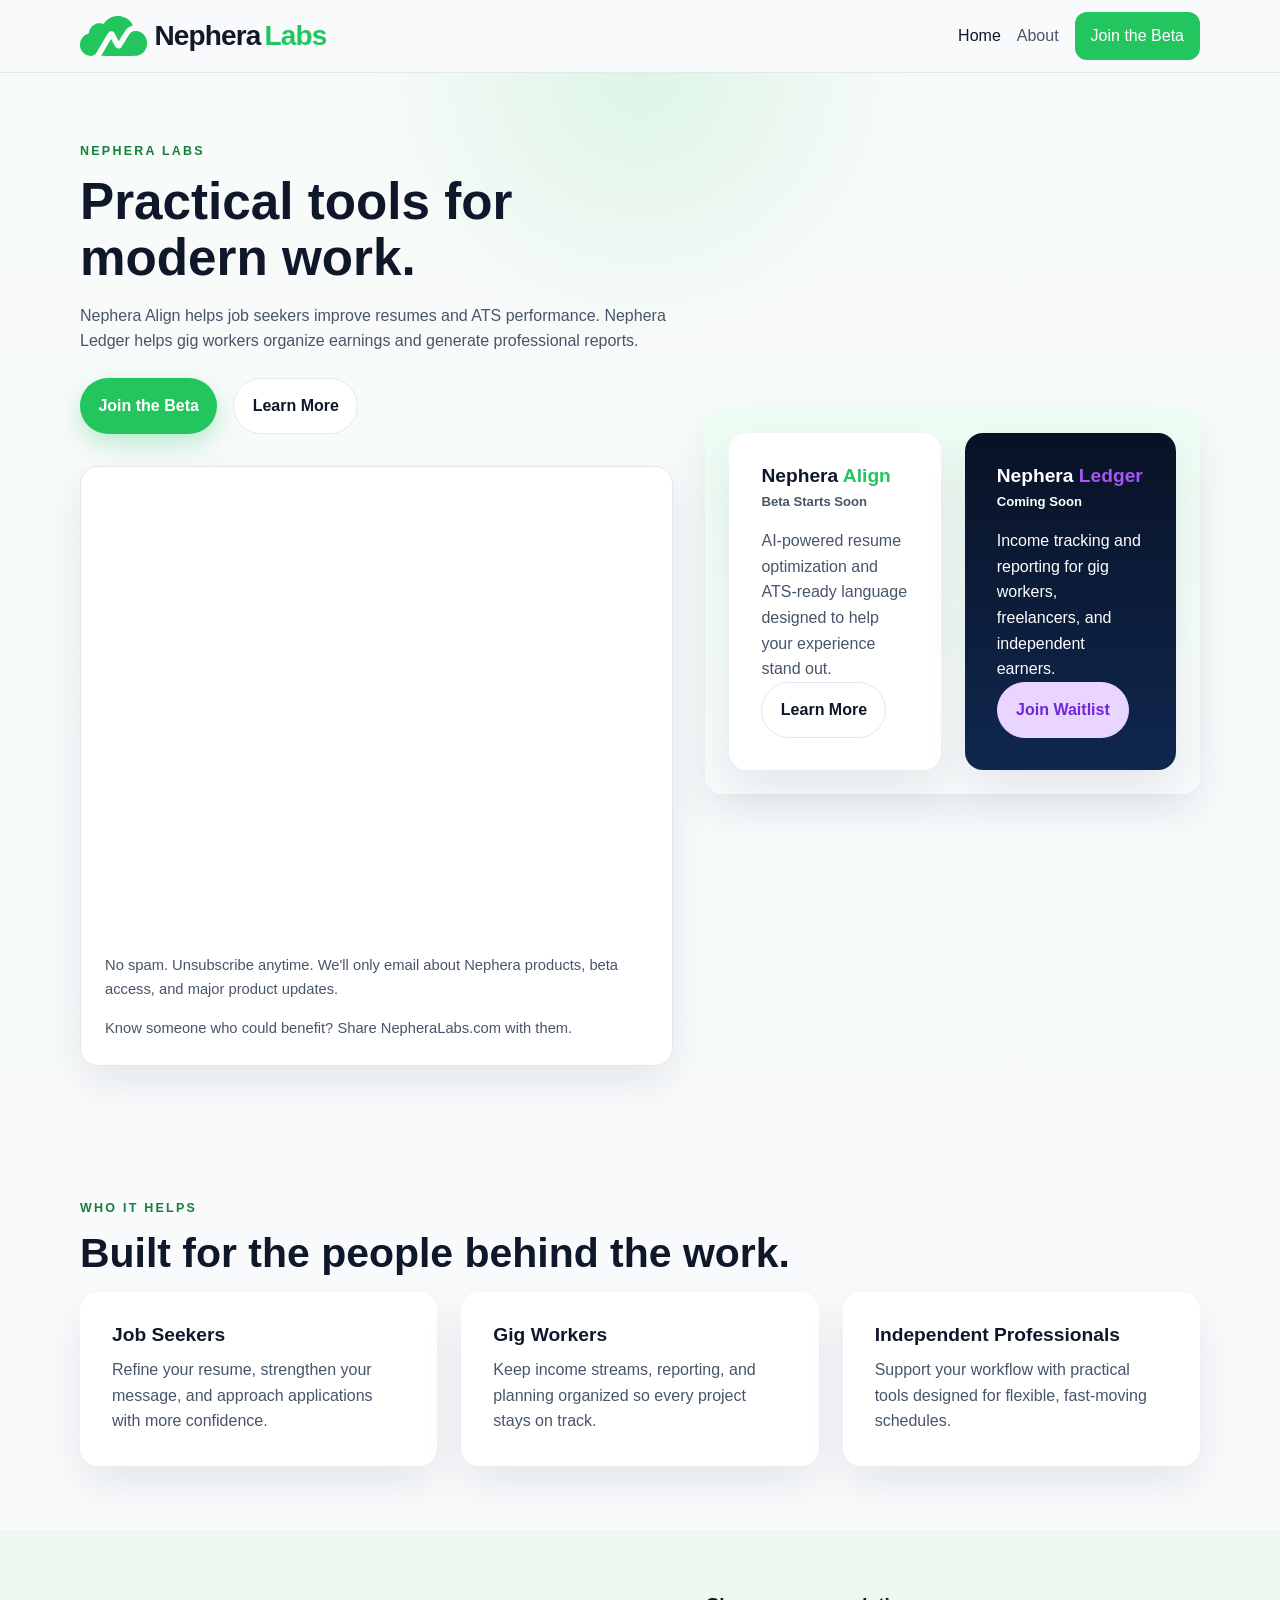
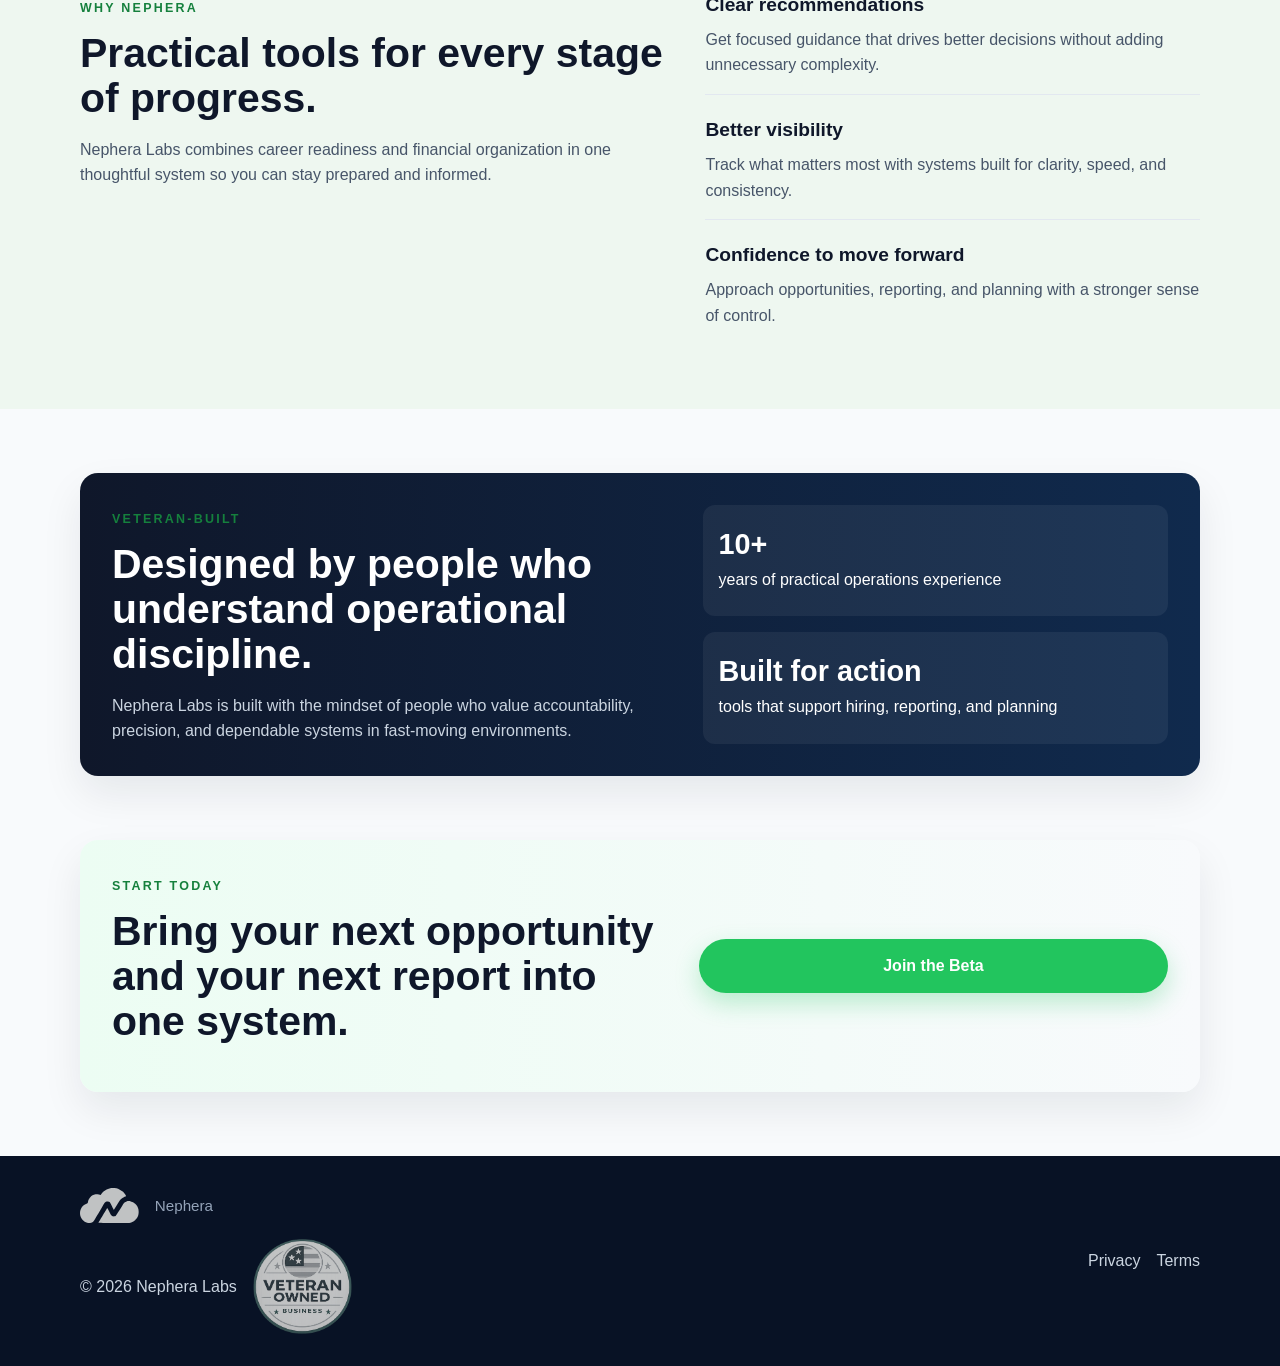
==== commit d57c45f2: "more footer cleaning" ====
--- a/index.html
+++ b/index.html
@@ -11,7 +11,9 @@
   <header class="site-header">
     <div class="container nav-wrap">
       <a class="logo" href="index.html">
-        <img class="logo-image" src="assets/logos/nephera_logo_green.svg" alt="Nephera Labs logo">
+        <svg class="logo-svg navbar-logo" viewBox="0 0 252 150" aria-hidden="true" role="img" xmlns="http://www.w3.org/2000/svg">
+          <path fill="currentColor" d="m126.5 1.9c-3.8 1-9.3 3-12 4.4-2.8 1.3-7.7 4.5-11 7-3.3 2.5-8 7.2-10.5 10.4l-4.5 5.9c-6.7-2.3-10.9-2.7-17-2.4-7.3 0.4-10.1 1-15 3.3-3.4 1.6-8.3 5.2-11.3 8.2-2.8 2.9-6.4 7.9-7.9 11.1-1.5 3.1-2.9 7.8-3.2 10.5-0.6 4.4-0.9 4.8-4.1 5.8-1.9 0.7-6 2.6-9 4.4-3 1.8-7.1 5-9 7.1-2 2.2-4.8 5.9-6.2 8.4-1.5 2.5-3.4 7.2-4.3 10.5-1.3 4.2-1.6 8.4-1.3 14 0.3 6.4 1.1 9.4 3.6 14.8 1.8 3.7 5.3 9 8 11.8 2.6 2.8 6.5 6.1 8.7 7.4 2.2 1.3 6.7 3.1 10 4 3.9 1.2 8.1 1.6 12 1.3 4-0.3 7.6-1.3 10.8-3.1 4.3-2.5 5.6-4.3 14.9-20 5.5-9.4 16.5-28 24.3-41.2 13.1-22 14.6-24.2 18.6-26.3 3.6-1.9 5.2-2.2 8.9-1.6 2.5 0.4 5.6 1.7 7 2.9 1.4 1.2 5.9 9.3 10 17.9 4.1 8.6 7.7 15.7 8 15.7 0.3 0 6-9.2 12.6-20.3 8.9-14.8 13.6-21.7 17.5-25.4 3-2.8 8.1-6.4 11.4-8.1 3.3-1.7 7.2-3.3 8.7-3.7 1.6-0.3 2.8-1.2 2.8-1.8 0-0.7-2.1-4.4-4.8-8.3-2.7-3.8-7.1-8.9-9.8-11.3-2.7-2.3-8.5-6.1-12.9-8.2-4.4-2.2-10.7-4.7-14-5.5-3.3-0.8-9.8-1.5-14.5-1.4-4.8 0-11.6 0.8-15.5 1.8zm73 55.6c-2.2 0.8-5.6 2.5-7.5 3.8-2.1 1.4-5.8 6-9.1 11.3-3.1 4.9-10.3 16.7-16 26.3-5.7 9.6-11.6 18.5-13.2 19.8-1.5 1.3-4.4 2.6-6.5 2.9-2 0.4-5.4 0.1-7.5-0.5-2.4-0.7-4.6-2.4-6.5-5-1.5-2.1-5.6-9.7-9.2-17-3.6-7.2-6.7-13.1-7-13.1-0.3 0-8.8 14-19 31.2-10.2 17.1-18.6 31.5-18.8 32-0.1 0.4 29.6 0.8 66 0.8 58.2 0 67-0.2 71.8-1.6 3-0.9 7.3-2.5 9.5-3.6 2.2-1.2 5.8-3.5 7.9-5.2 2.2-1.7 5.8-5.6 8.1-8.6 2.2-3 5.2-8.7 6.5-12.5 2-5.6 2.4-8.9 2.4-16.5-0.1-7.4-0.6-10.8-2.4-15.5-1.3-3.3-3.5-7.8-5-10-1.5-2.2-4.9-6.1-7.6-8.6-2.7-2.5-6.7-5.5-8.9-6.6-2.2-1.2-6.5-2.8-9.5-3.7-3-0.9-7.5-1.6-10-1.6-2.5 0.1-6.3 0.7-8.5 1.5z"/>
+        </svg>
         <span class="logo-wordmark"><span class="logo-nephera">Nephera</span> <span class="logo-labs">Labs</span></span>
       </a>
       <button class="mobile-menu-btn" type="button" aria-label="Toggle navigation">
@@ -179,11 +181,13 @@
     <div class="container footer-wrap">
       <div class="footer-brand">
         <div class="footer-brand-lockup">
-          <img class="footer-logo-muted" src="assets/logos/nephera_logo_green.svg" alt="Nephera logo">
+          <svg class="logo-svg footer-logo" viewBox="0 0 252 150" aria-hidden="true" role="img" xmlns="http://www.w3.org/2000/svg">
+            <path fill="currentColor" d="m126.5 1.9c-3.8 1-9.3 3-12 4.4-2.8 1.3-7.7 4.5-11 7-3.3 2.5-8 7.2-10.5 10.4l-4.5 5.9c-6.7-2.3-10.9-2.7-17-2.4-7.3 0.4-10.1 1-15 3.3-3.4 1.6-8.3 5.2-11.3 8.2-2.8 2.9-6.4 7.9-7.9 11.1-1.5 3.1-2.9 7.8-3.2 10.5-0.6 4.4-0.9 4.8-4.1 5.8-1.9 0.7-6 2.6-9 4.4-3 1.8-7.1 5-9 7.1-2 2.2-4.8 5.9-6.2 8.4-1.5 2.5-3.4 7.2-4.3 10.5-1.3 4.2-1.6 8.4-1.3 14 0.3 6.4 1.1 9.4 3.6 14.8 1.8 3.7 5.3 9 8 11.8 2.6 2.8 6.5 6.1 8.7 7.4 2.2 1.3 6.7 3.1 10 4 3.9 1.2 8.1 1.6 12 1.3 4-0.3 7.6-1.3 10.8-3.1 4.3-2.5 5.6-4.3 14.9-20 5.5-9.4 16.5-28 24.3-41.2 13.1-22 14.6-24.2 18.6-26.3 3.6-1.9 5.2-2.2 8.9-1.6 2.5 0.4 5.6 1.7 7 2.9 1.4 1.2 5.9 9.3 10 17.9 4.1 8.6 7.7 15.7 8 15.7 0.3 0 6-9.2 12.6-20.3 8.9-14.8 13.6-21.7 17.5-25.4 3-2.8 8.1-6.4 11.4-8.1 3.3-1.7 7.2-3.3 8.7-3.7 1.6-0.3 2.8-1.2 2.8-1.8 0-0.7-2.1-4.4-4.8-8.3-2.7-3.8-7.1-8.9-9.8-11.3-2.7-2.3-8.5-6.1-12.9-8.2-4.4-2.2-10.7-4.7-14-5.5-3.3-0.8-9.8-1.5-14.5-1.4-4.8 0-11.6 0.8-15.5 1.8zm73 55.6c-2.2 0.8-5.6 2.5-7.5 3.8-2.1 1.4-5.8 6-9.1 11.3-3.1 4.9-10.3 16.7-16 26.3-5.7 9.6-11.6 18.5-13.2 19.8-1.5 1.3-4.4 2.6-6.5 2.9-2 0.4-5.4 0.1-7.5-0.5-2.4-0.7-4.6-2.4-6.5-5-1.5-2.1-5.6-9.7-9.2-17-3.6-7.2-6.7-13.1-7-13.1-0.3 0-8.8 14-19 31.2-10.2 17.1-18.6 31.5-18.8 32-0.1 0.4 29.6 0.8 66 0.8 58.2 0 67-0.2 71.8-1.6 3-0.9 7.3-2.5 9.5-3.6 2.2-1.2 5.8-3.5 7.9-5.2 2.2-1.7 5.8-5.6 8.1-8.6 2.2-3 5.2-8.7 6.5-12.5 2-5.6 2.4-8.9 2.4-16.5-0.1-7.4-0.6-10.8-2.4-15.5-1.3-3.3-3.5-7.8-5-10-1.5-2.2-4.9-6.1-7.6-8.6-2.7-2.5-6.7-5.5-8.9-6.6-2.2-1.2-6.5-2.8-9.5-3.7-3-0.9-7.5-1.6-10-1.6-2.5 0.1-6.3 0.7-8.5 1.5z"/>
+          </svg>
           <span class="footer-logo-text">Nephera</span>
         </div>
-        <br class="footer-brand-meta">
-          <p>© <span data-year></span> Nephera Labs <br> Practical tools for modern work.</p>
+        <div class="footer-brand-meta">
+          <p>© <span data-year></span> Nephera Labs</p>
           <img class="footer-badge" src="assets/images/VOB_Badge.png" alt="Veteran-Owned Business" loading="lazy">
         </div>
       </div>
@@ -194,6 +198,7 @@
     </div>
   </footer>
 
+
   <script src="js/main.js"></script>
 </body>
 </html>
--- a/css/style.css
+++ b/css/style.css
@@ -100,10 +100,14 @@
   gap: 0.45rem;
 }
 
-.logo-image {
+.logo-svg {
   display: block;
   height: 40px;
   width: auto;
+}
+
+.navbar-logo {
+  color: #22C55E;
 }
 
 .logo-wordmark {
@@ -513,19 +517,18 @@
   gap: 0.2rem;
 }
 
-.footer-logo-muted {
+.footer-logo {
   display: block;
   height: 35px;
   width: auto;
-  filter: grayscale(1) brightness(0.85) contrast(0.9);
-  opacity: 0.9;
+  color: #c0c2c3;
 }
 
 .footer-logo-text {
   color: #94A3B8;
-  font-size: 2.5rem;
-  font-weight: 700;
-  line-height: 1.2;
+  font-size: 0.95rem;
+  font-weight: 400;
+  line-height: 1.3;
 }
 
 .footer-brand-meta {
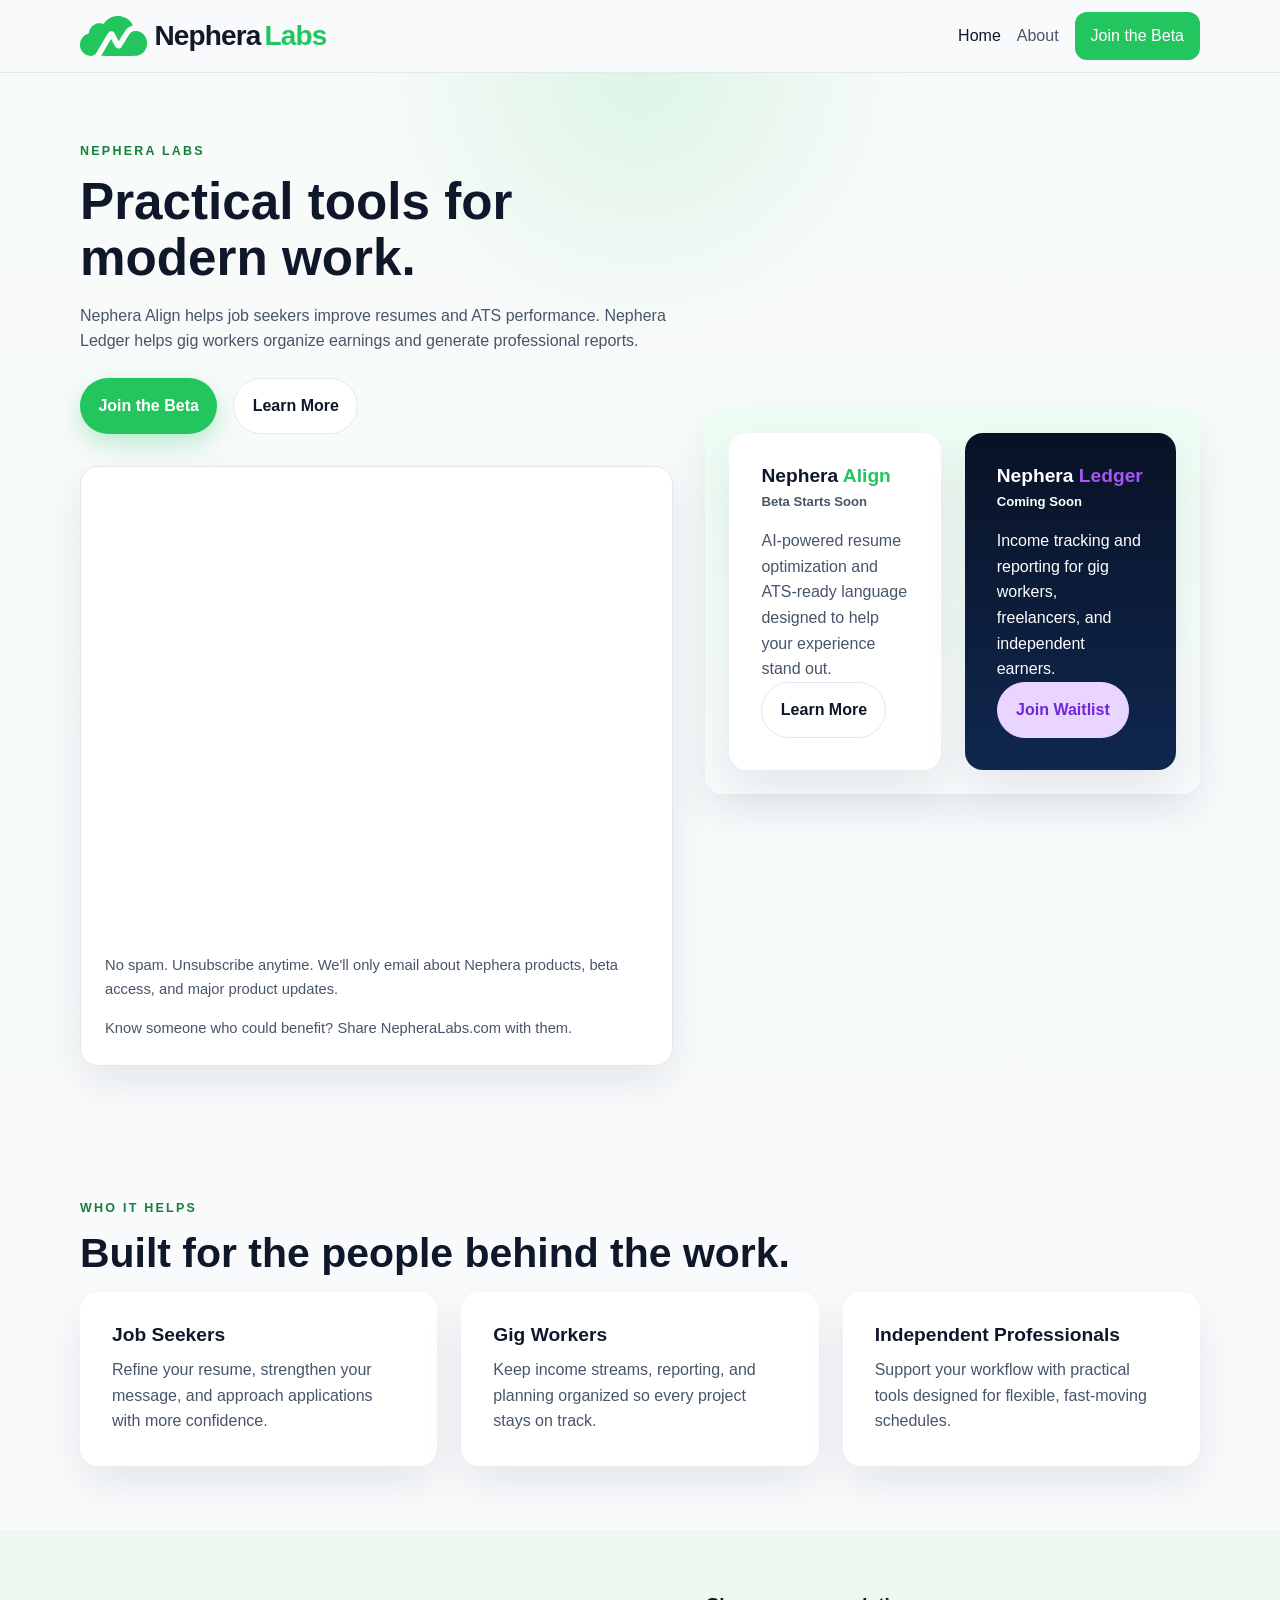
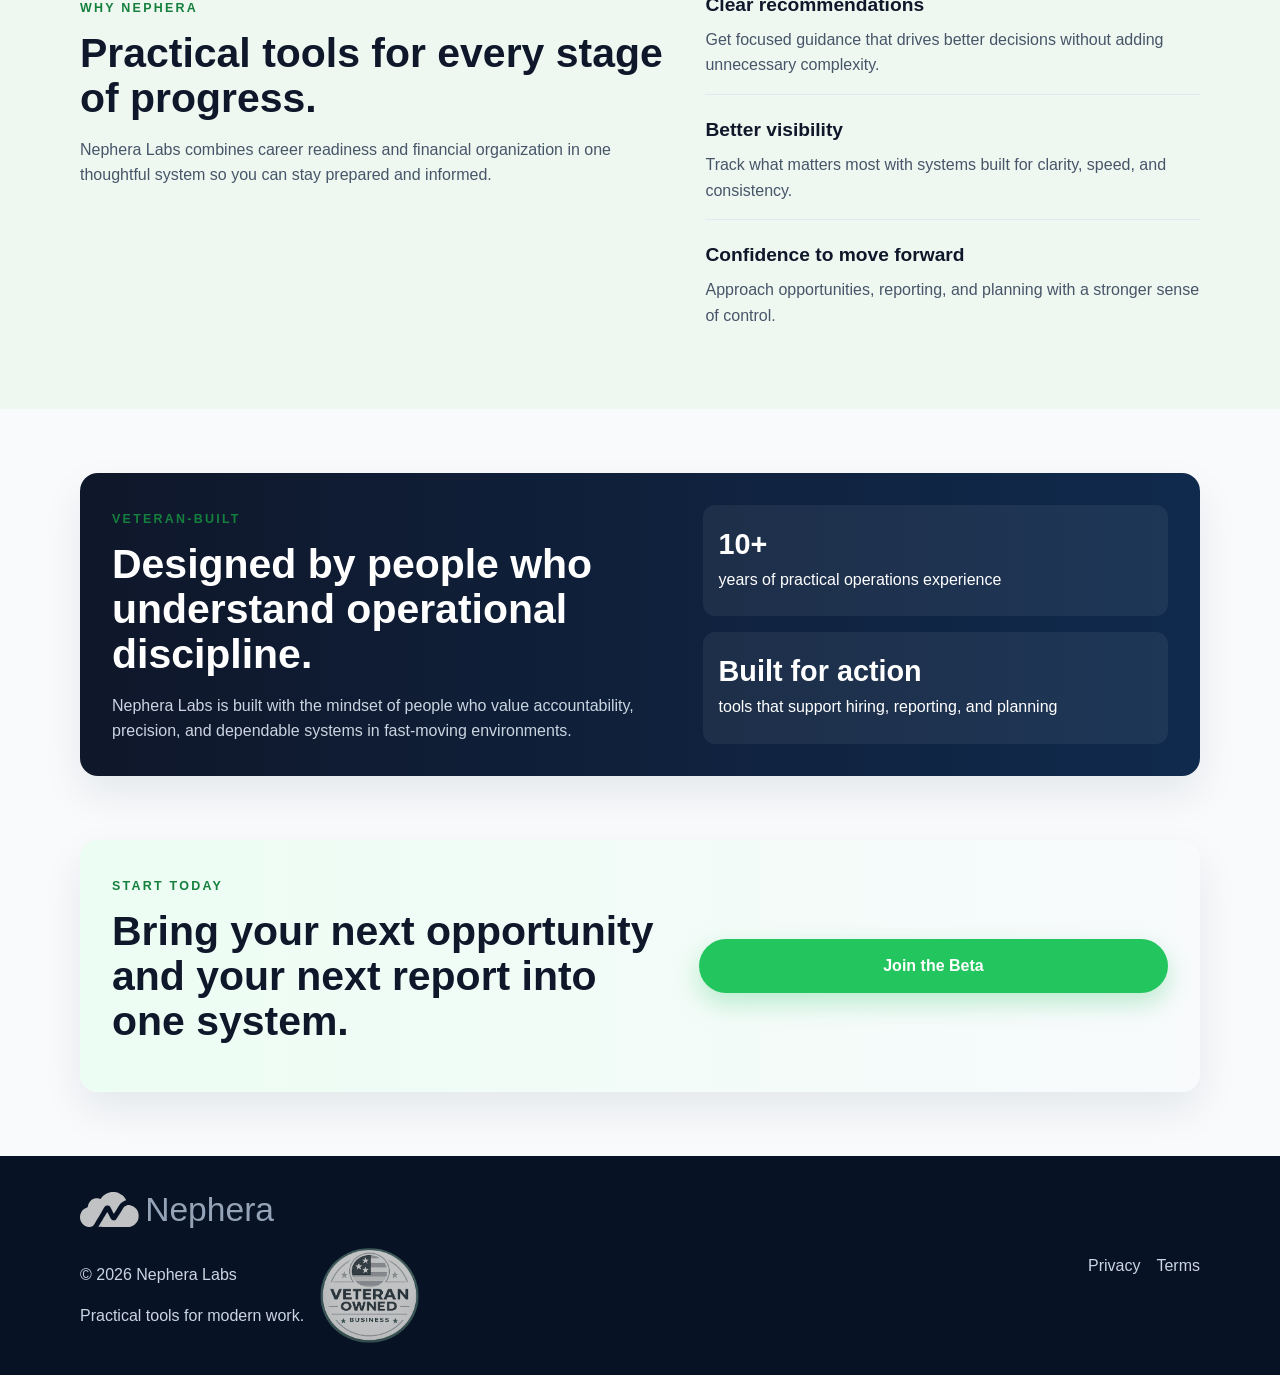
==== commit cc613ba3: "added a new footer copy section to the website's footer, which includes the copyright notice and a t" ====
--- a/index.html
+++ b/index.html
@@ -187,7 +187,10 @@
           <span class="footer-logo-text">Nephera</span>
         </div>
         <div class="footer-brand-meta">
-          <p>© <span data-year></span> Nephera Labs</p>
+          <div class="footer-copy">
+            <p>© <span data-year></span> Nephera Labs</p>
+            <p class="footer-tagline">Practical tools for modern work.</p>
+          </div>
           <img class="footer-badge" src="assets/images/VOB_Badge.png" alt="Veteran-Owned Business" loading="lazy">
         </div>
       </div>
--- a/css/style.css
+++ b/css/style.css
@@ -514,7 +514,7 @@
 .footer-brand-lockup {
   display: inline-flex;
   align-items: center;
-  gap: 0.2rem;
+  gap: 0.4rem !important;
 }
 
 .footer-logo {
@@ -526,8 +526,8 @@
 
 .footer-logo-text {
   color: #94A3B8;
-  font-size: 0.95rem;
-  font-weight: 400;
+  font-size: 2.1rem;
+  font-weight: 500;
   line-height: 1.3;
 }
 
@@ -535,6 +535,12 @@
   display: flex;
   align-items: center;
   gap: 0.6rem;
+}
+
+.footer-copy {
+  display: flex;
+  flex-direction: column;
+  gap: 0.15rem;
 }
 
 .footer-badge {
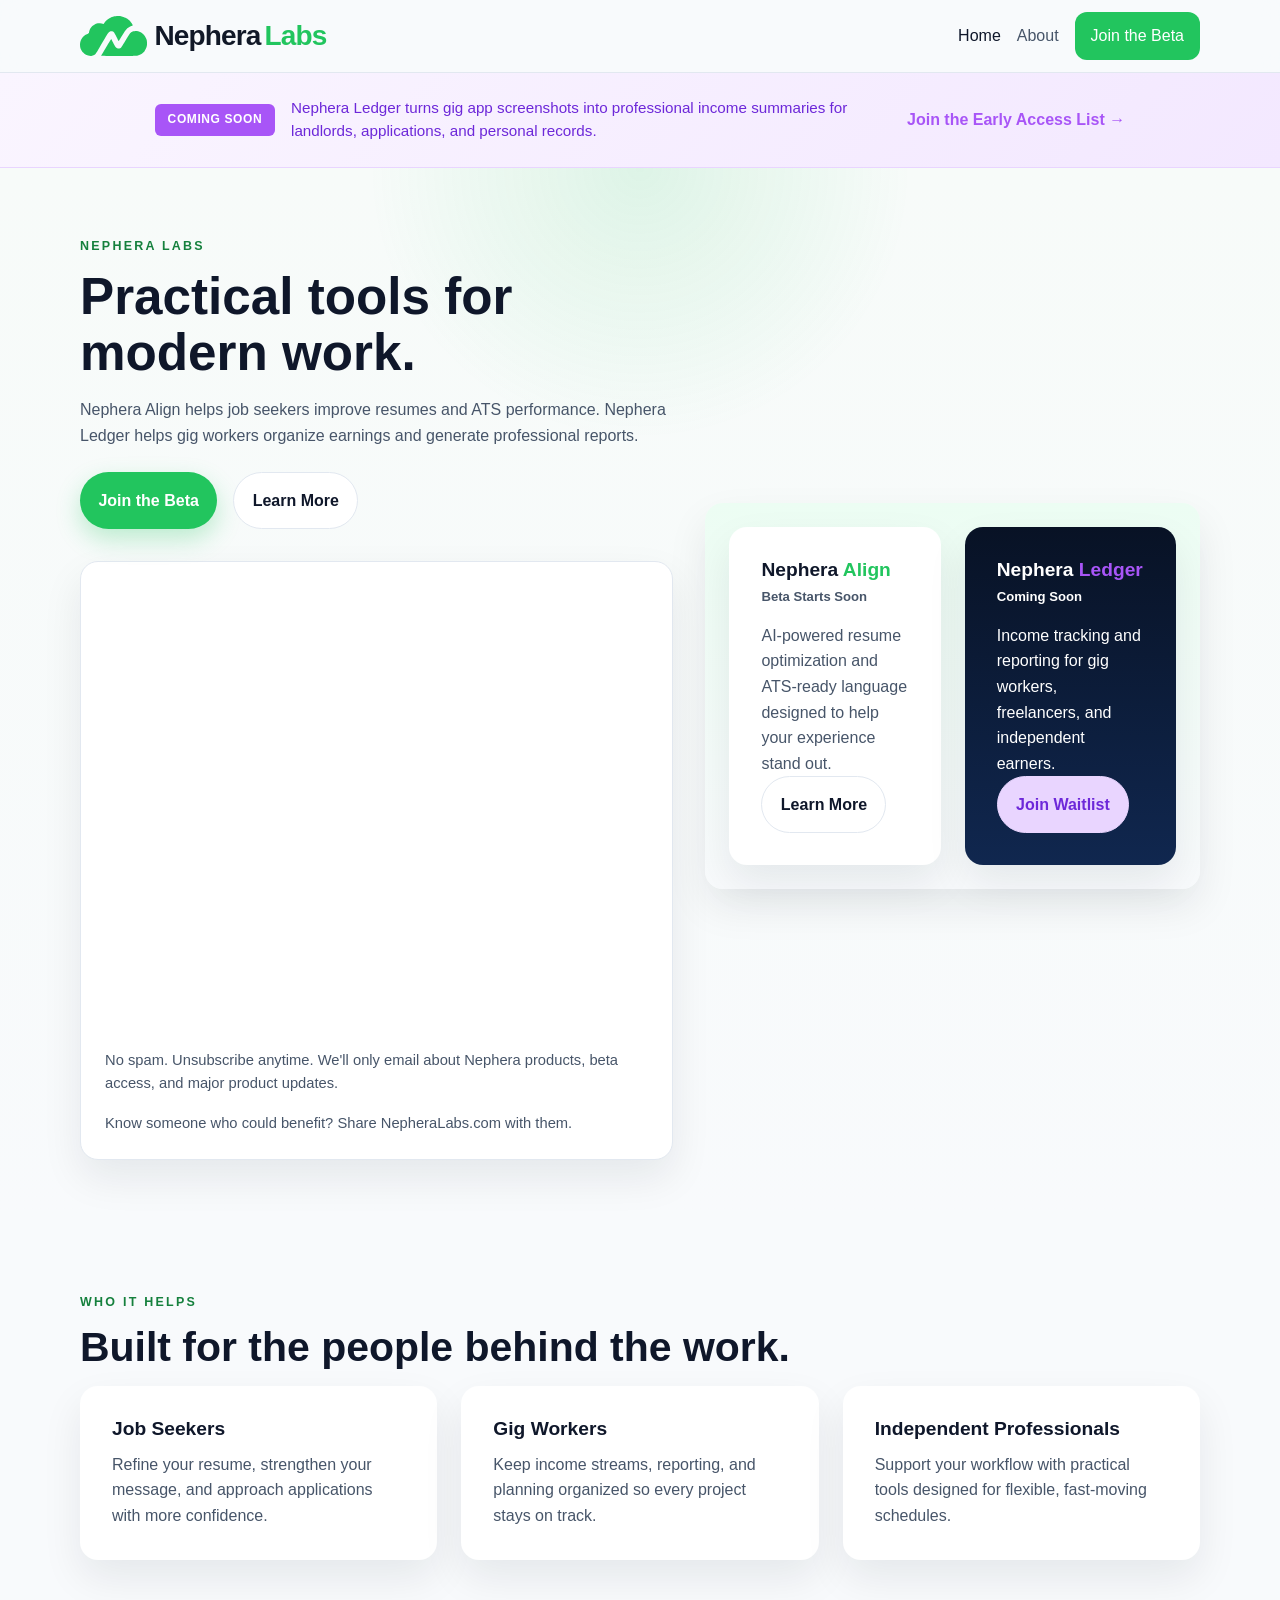
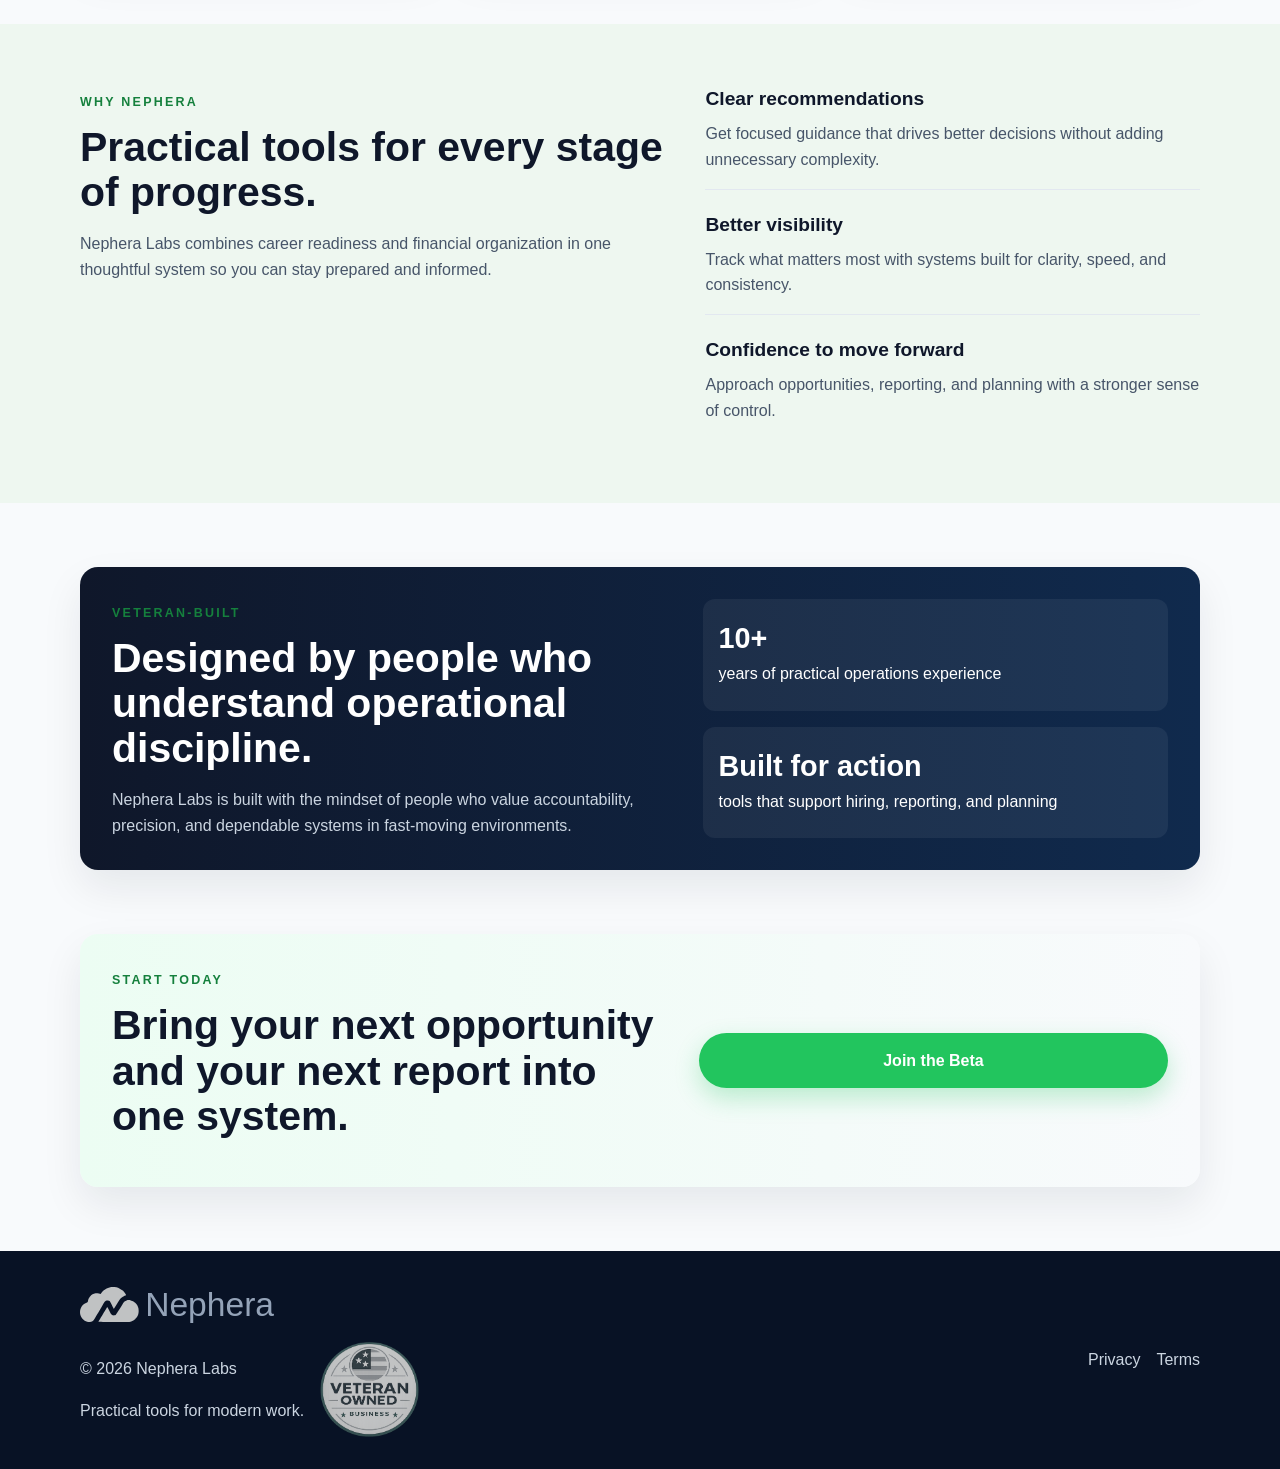
==== commit d099653a: "add announcement banner with badge and call-to-action to the homepage" ====
--- a/index.html
+++ b/index.html
@@ -28,6 +28,14 @@
       </nav>
     </div>
   </header>
+
+  <section class="announcement-banner">
+    <div class="container announcement-content">
+      <span class="announcement-badge">COMING SOON</span>
+      <p class="announcement-message">Nephera Ledger turns gig app screenshots into professional income summaries for landlords, applications, and personal records.</p>
+      <a href="#waitlist" class="announcement-cta">Join the Early Access List →</a>
+    </div>
+  </section>
 
   <main>
     <section class="hero-section">
--- a/css/style.css
+++ b/css/style.css
@@ -169,6 +169,53 @@
   border-radius: 999px;
 }
 
+.announcement-banner {
+  background: linear-gradient(135deg, #FAF5FF 0%, #F3E8FF 100%);
+  border-bottom: 1px solid #E9D5FF;
+  padding: var(--space-4) 0;
+}
+
+.announcement-content {
+  display: flex;
+  align-items: center;
+  gap: var(--space-3);
+  flex-wrap: wrap;
+  justify-content: center;
+}
+
+.announcement-badge {
+  display: inline-block;
+  background: var(--ledger-purple);
+  color: #fff;
+  font-size: 0.75rem;
+  font-weight: 700;
+  padding: 0.4rem 0.8rem;
+  border-radius: 6px;
+  letter-spacing: 0.05em;
+  white-space: nowrap;
+}
+
+.announcement-message {
+  color: var(--ledger-purple-dark);
+  font-size: 0.95rem;
+  line-height: 1.5;
+  margin: 0;
+  max-width: 600px;
+}
+
+.announcement-cta {
+  color: var(--ledger-purple);
+  text-decoration: none;
+  font-weight: 600;
+  white-space: nowrap;
+  transition: all 0.2s ease;
+}
+
+.announcement-cta:hover {
+  text-decoration: underline;
+  color: var(--ledger-purple-dark);
+}
+
 .hero-section {
   padding: var(--space-7) 0;
   background:
